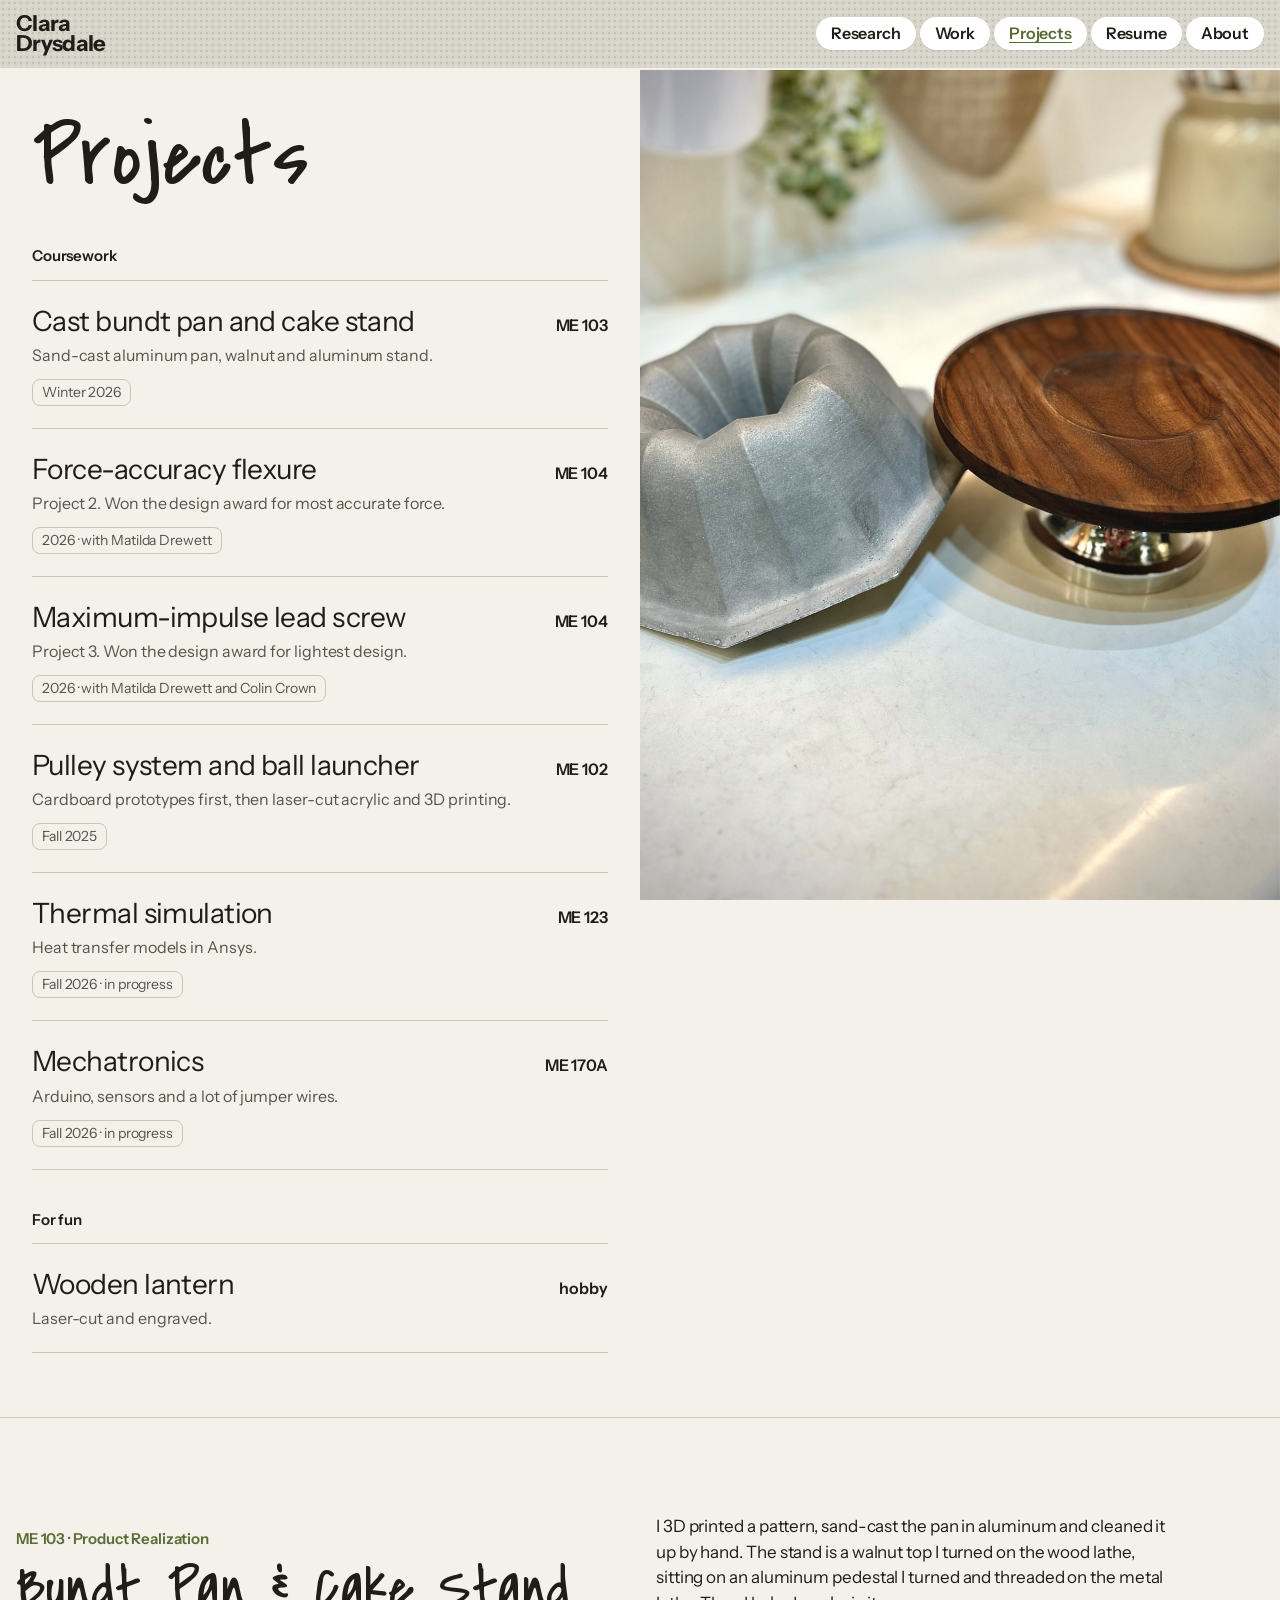
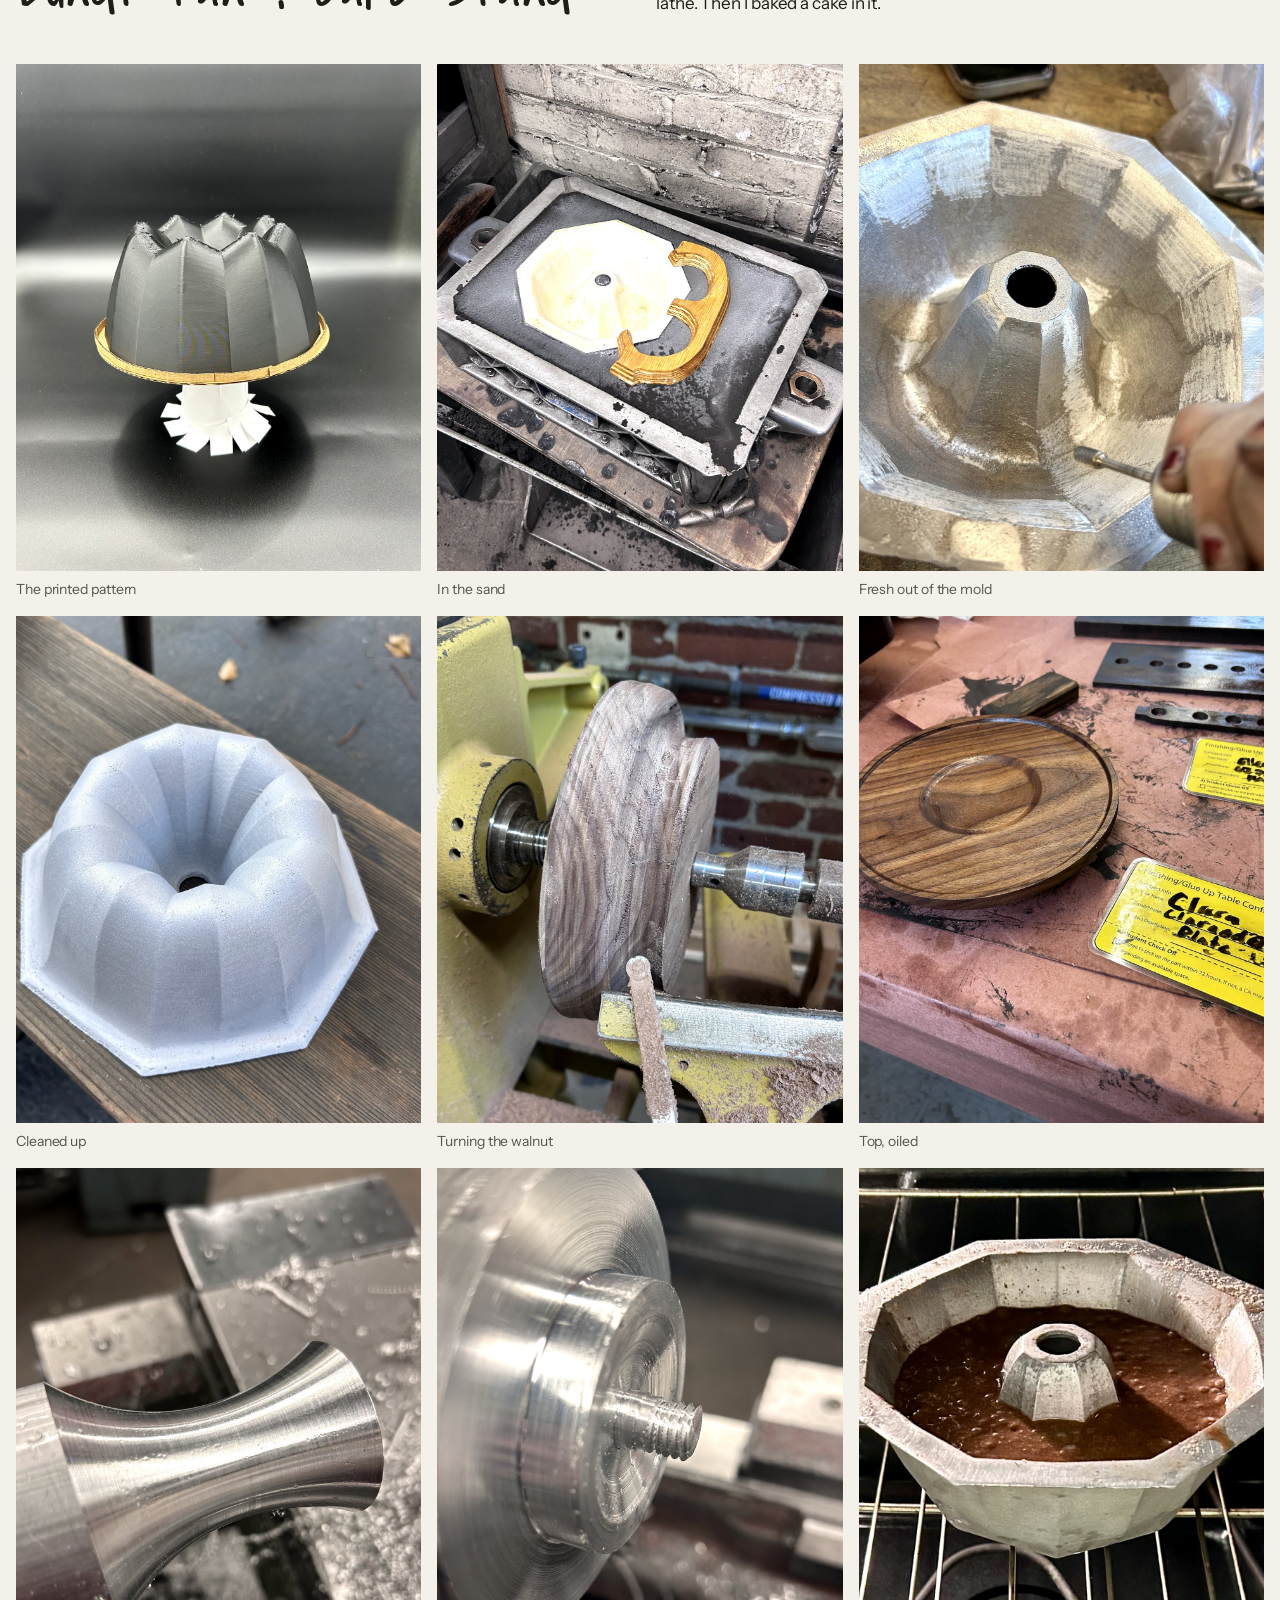
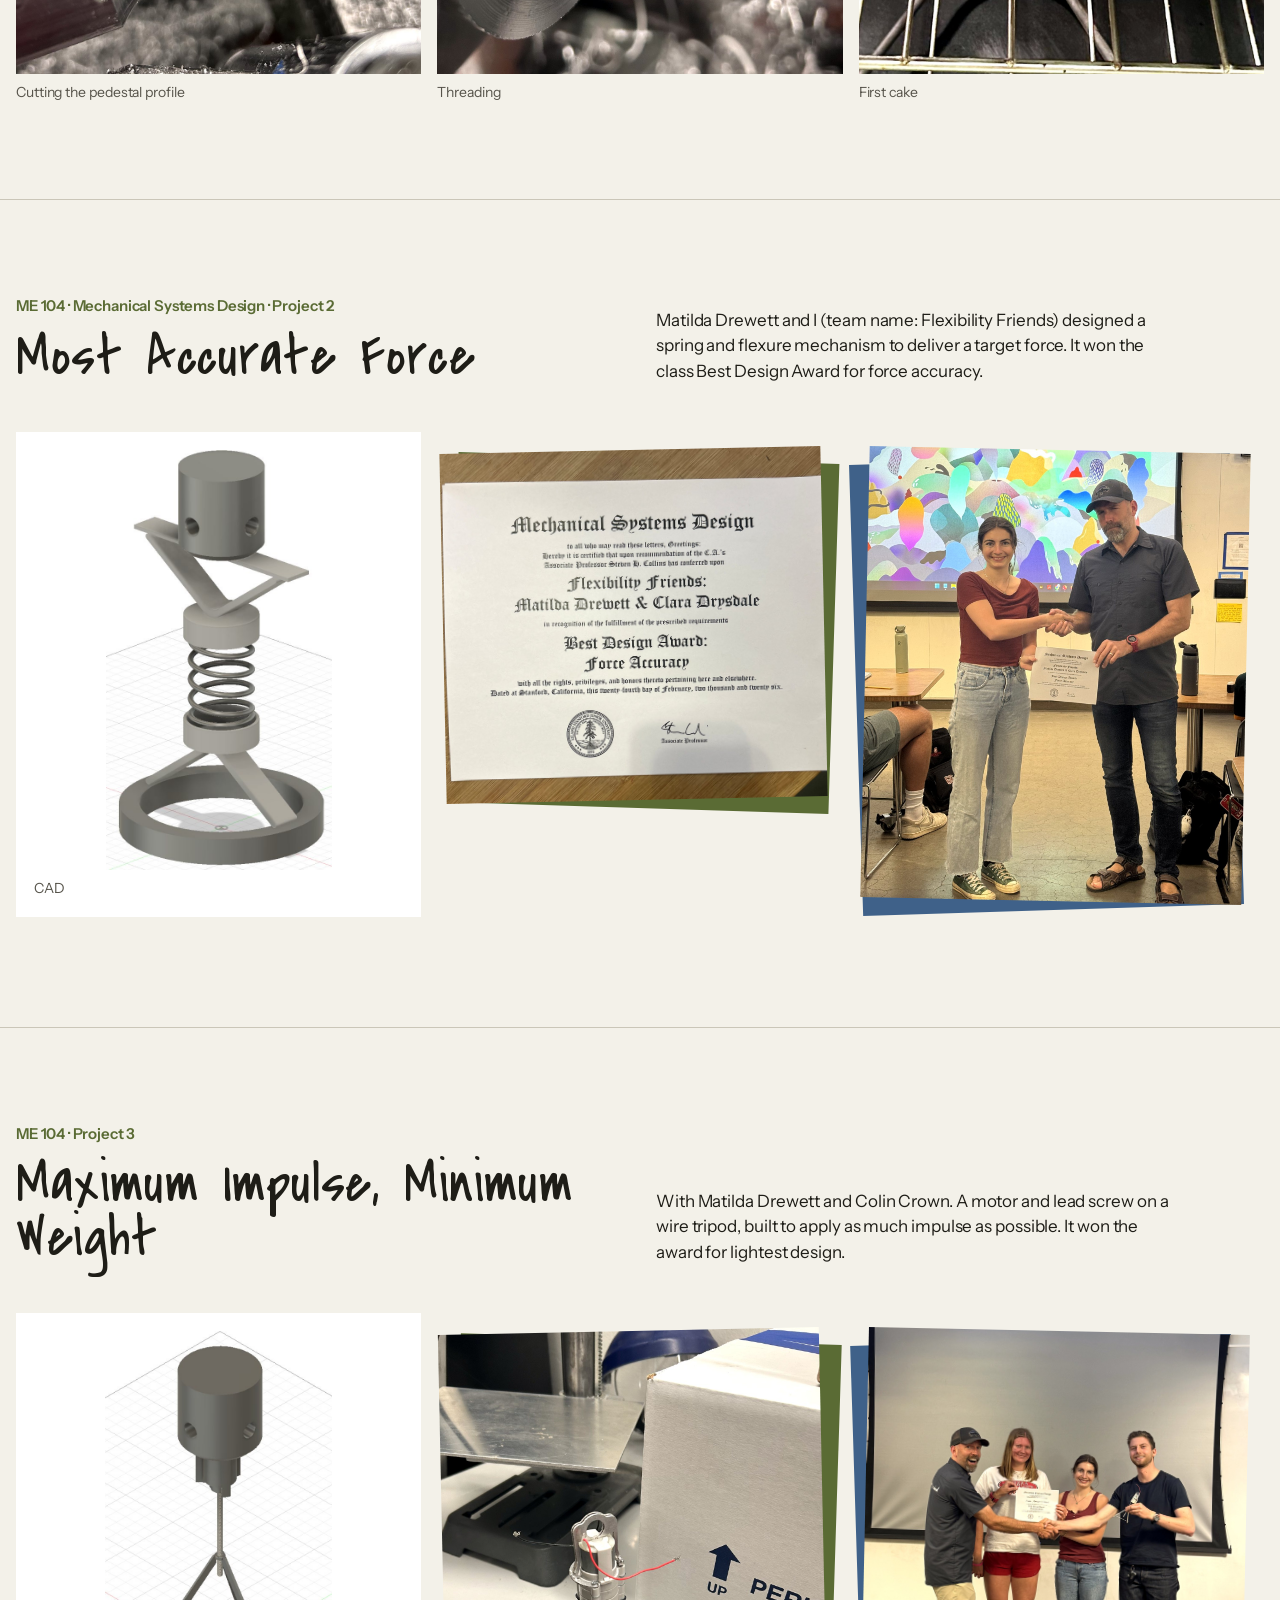
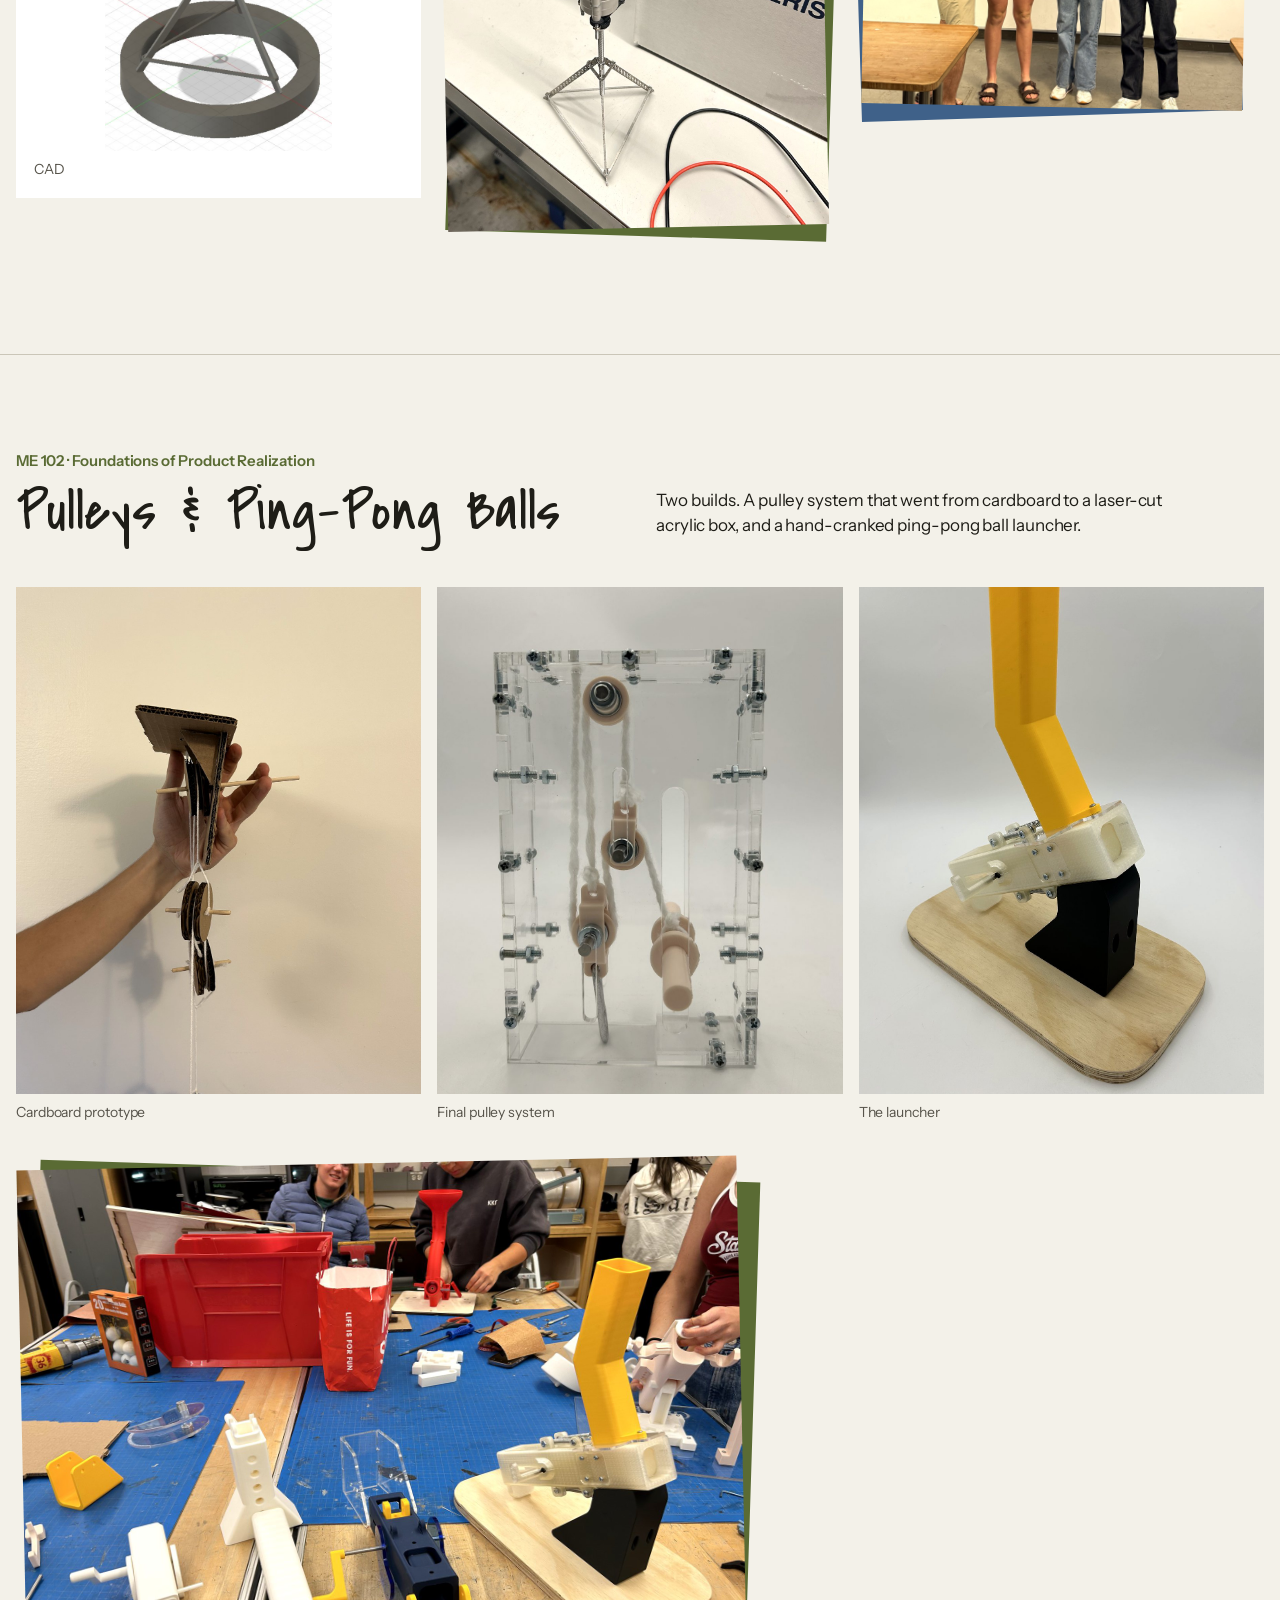
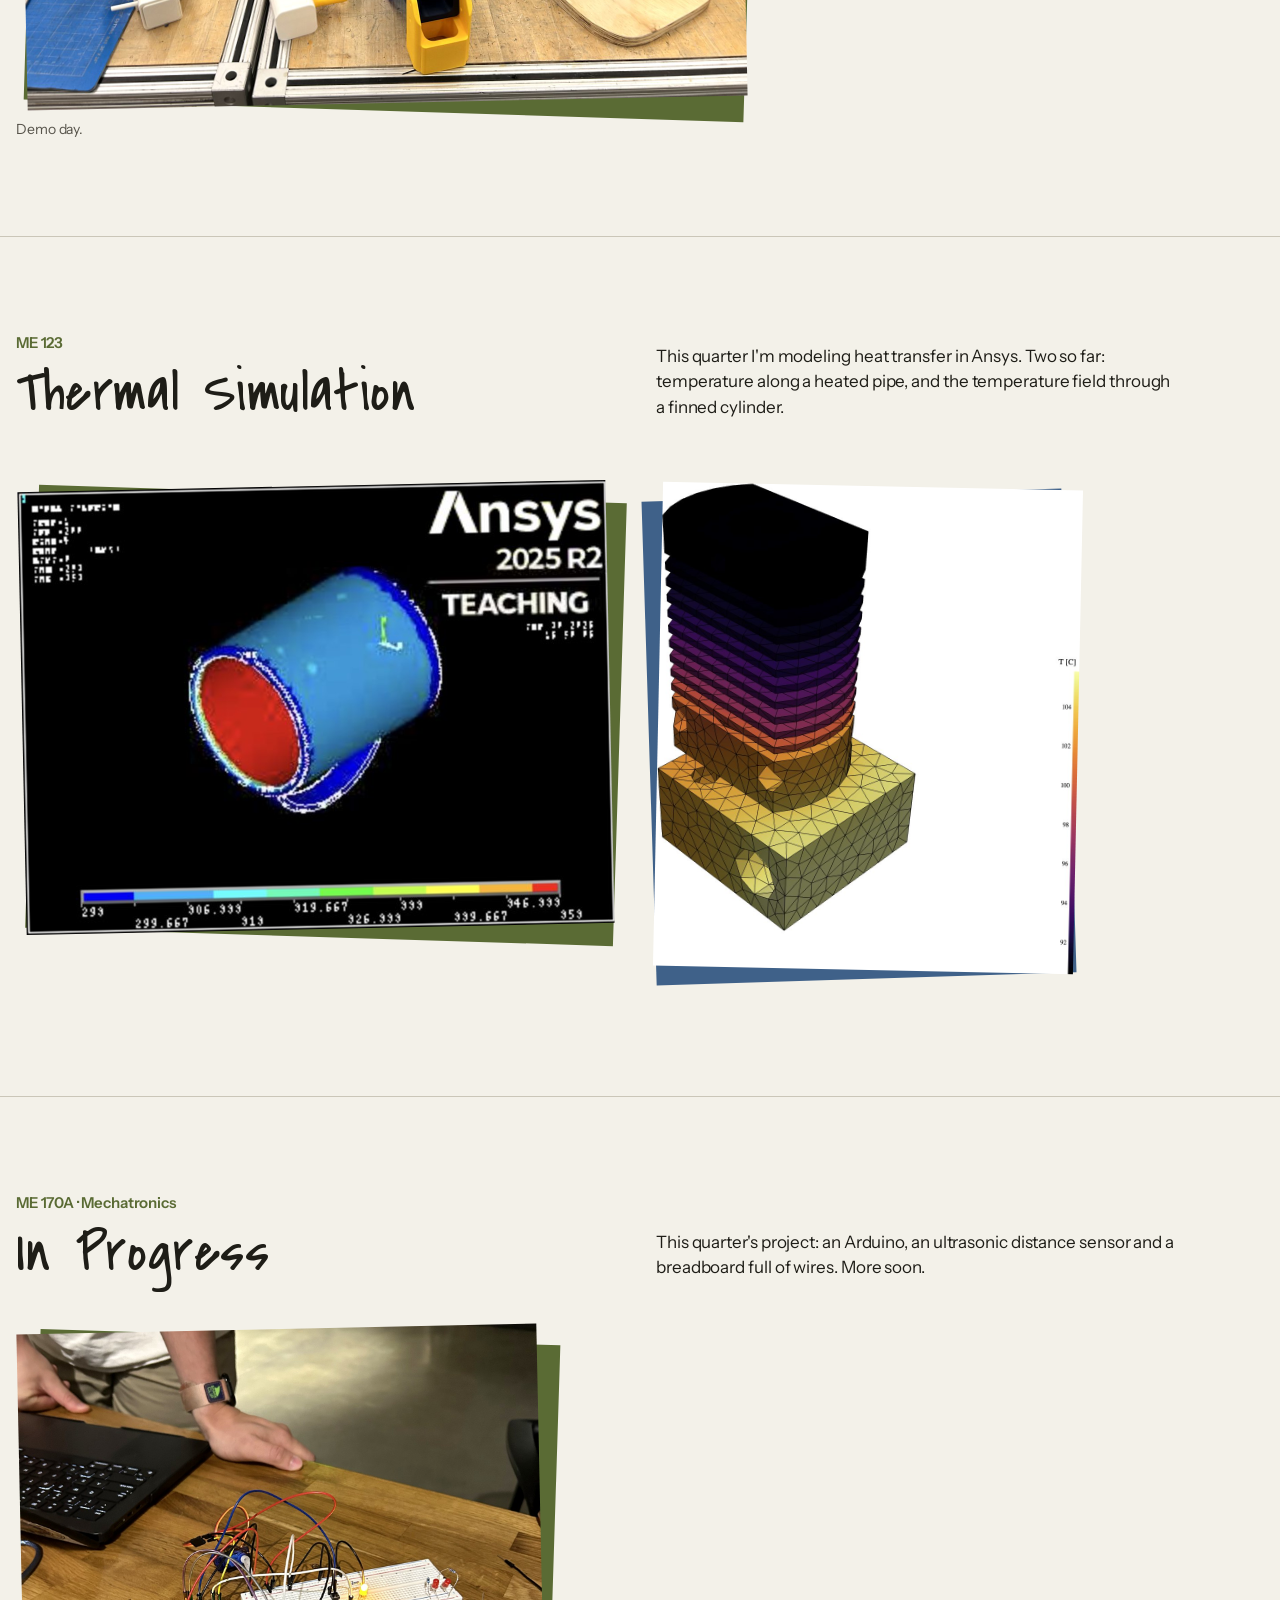
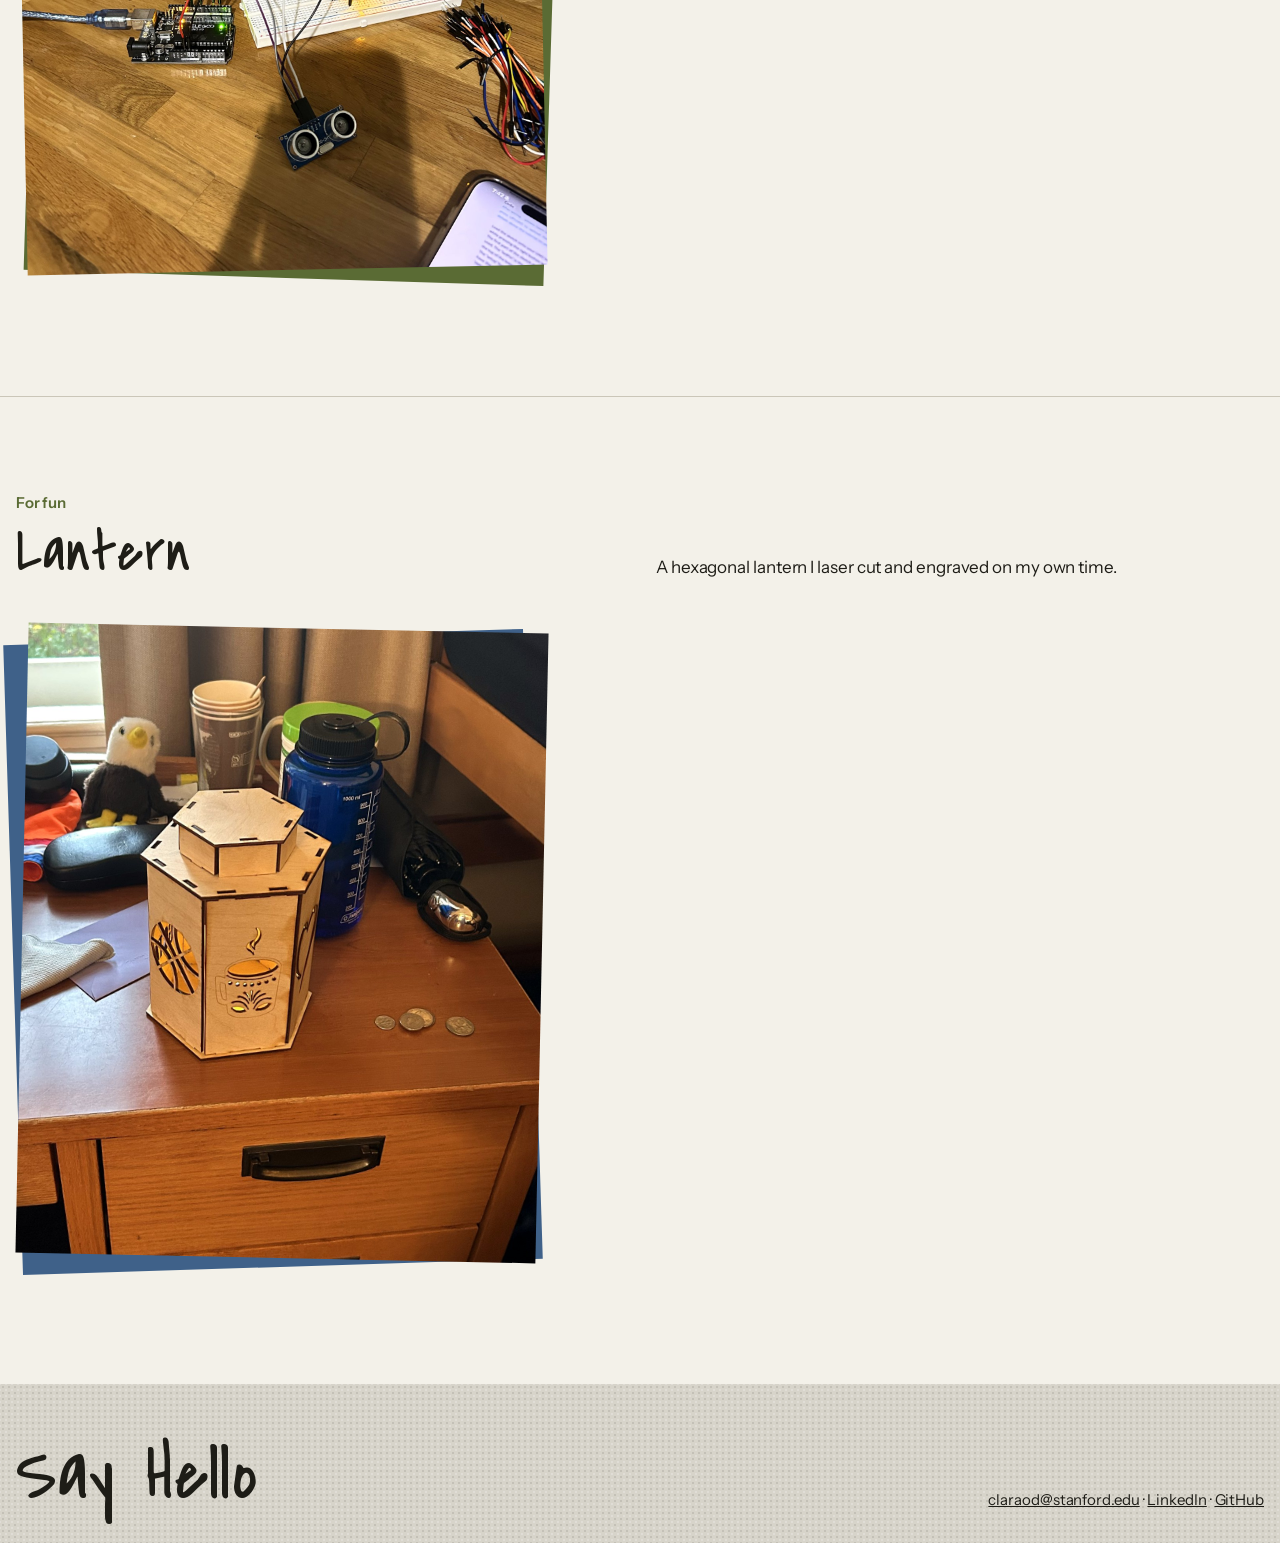
==== projects.html @ 27d7b3f3 "Portfolio site" ====
<!doctype html>
<html lang="en">
<head>
<meta charset="utf-8">
<meta name="viewport" content="width=device-width, initial-scale=1">
<title>Projects · Clara Drysdale</title>
<meta name="description" content="Things Clara built in Stanford mechanical engineering courses and on her own: a cast bundt pan and cake stand, award-winning ME 104 mechanisms, a pulley system, a ping-pong ball launcher and more.">
<link rel="preconnect" href="https://fonts.googleapis.com">
<link rel="preconnect" href="https://fonts.gstatic.com" crossorigin>
<link href="https://fonts.googleapis.com/css2?family=Covered+By+Your+Grace&family=Instrument+Sans:wght@400;500;600;700&display=swap" rel="stylesheet">
<link rel="stylesheet" href="style.css">
</head>
<body>

<header class="site-head texture">
  <div class="wrap">
    <a class="logo" href="index.html"><span>Clara</span><span>Drysdale</span></a>
    <nav class="nav" aria-label="Main">
      <a href="research.html">Research</a>
      <a href="work.html">Work</a>
      <a href="projects.html" aria-current="page">Projects</a>
      <a href="resume.html">Resume</a>
      <a href="about.html">About</a>
    </nav>
  </div>
</header>

<section class="split">
  <div class="list">
    <h1 class="hand title">Projects</h1>
    <div class="group">
      <p class="label">Coursework</p>
      <a class="entry" href="#me103">
        <div class="row"><h3>Cast bundt pan and cake stand</h3><span class="val">ME 103</span></div>
        <p>Sand-cast aluminum pan, walnut and aluminum stand.</p>
        <span class="chip">Winter 2026</span>
      </a>
      <a class="entry" href="#me104">
        <div class="row"><h3>Force-accuracy flexure</h3><span class="val">ME 104</span></div>
        <p>Project 2. Won the design award for most accurate force.</p>
        <span class="chip">2026 · with Matilda Drewett</span>
      </a>
      <a class="entry" href="#me104-p3">
        <div class="row"><h3>Maximum-impulse lead screw</h3><span class="val">ME 104</span></div>
        <p>Project 3. Won the design award for lightest design.</p>
        <span class="chip">2026 · with Matilda Drewett and Colin Crown</span>
      </a>
      <a class="entry" href="#me102">
        <div class="row"><h3>Pulley system and ball launcher</h3><span class="val">ME 102</span></div>
        <p>Cardboard prototypes first, then laser-cut acrylic and 3D printing.</p>
        <span class="chip">Fall 2025</span>
      </a>
      <a class="entry" href="#me123">
        <div class="row"><h3>Thermal simulation</h3><span class="val">ME 123</span></div>
        <p>Heat transfer models in Ansys.</p>
        <span class="chip">Fall 2026 · in progress</span>
      </a>
      <a class="entry" href="#me170">
        <div class="row"><h3>Mechatronics</h3><span class="val">ME 170A</span></div>
        <p>Arduino, sensors and a lot of jumper wires.</p>
        <span class="chip">Fall 2026 · in progress</span>
      </a>
    </div>
    <div class="group">
      <p class="label">For fun</p>
      <a class="entry" href="#lantern">
        <div class="row"><h3>Wooden lantern</h3><span class="val">hobby</span></div>
        <p>Laser-cut and engraved.</p>
      </a>
    </div>
  </div>
  <div class="photo"><img src="img/stand-pan.jpg" width="1538" height="1600" alt="The finished cast aluminum bundt pan next to the walnut cake stand."></div>
</section>

<section class="detail" id="me103">
  <div class="wrap">
    <div class="head">
      <div>
        <p class="label">ME 103 · Product Realization</p>
        <h2 class="hand subtitle">Bundt Pan &amp; Cake Stand</h2>
      </div>
      <p>I 3D printed a pattern, sand-cast the pan in aluminum and cleaned it up by hand. The stand is a walnut top I turned on the wood lathe, sitting on an aluminum pedestal I turned and threaded on the metal lathe. Then I baked a cake in it.</p>
    </div>
    <div class="trio">
      <figure class="crop"><img src="img/pattern.jpg" loading="lazy" width="1333" height="1600" alt="3D-printed grey bundt pan pattern with a thin wooden ring around its rim."><figcaption class="cap">The printed pattern</figcaption></figure>
      <figure class="crop"><img src="img/mold.jpg" loading="lazy" width="1600" height="1511" alt="Open sand mold with the pattern and gating still in it."><figcaption class="cap">In the sand</figcaption></figure>
      <figure class="crop"><img src="img/pan-raw.jpg" loading="lazy" width="1500" height="1600" alt="Rough aluminum casting of the bundt pan, seen from above."><figcaption class="cap">Fresh out of the mold</figcaption></figure>
      <figure class="crop"><img src="img/pan-clean.jpg" loading="lazy" width="1460" height="1600" alt="The finished fluted aluminum bundt pan on a wooden bench outside."><figcaption class="cap">Cleaned up</figcaption></figure>
      <figure class="crop"><img src="img/walnut-turn.jpg" loading="lazy" width="1558" height="1600" alt="Walnut blank spinning on the wood lathe."><figcaption class="cap">Turning the walnut</figcaption></figure>
      <figure class="crop"><img src="img/walnut-plate.jpg" loading="lazy" width="1500" height="1600" alt="Oiled walnut top on a workbench."><figcaption class="cap">Top, oiled</figcaption></figure>
      <figure class="crop"><img src="img/stem-profile.jpg" loading="lazy" width="1500" height="1600" alt="Aluminum bar in the metal lathe with a smooth concave profile cut into it."><figcaption class="cap">Cutting the pedestal profile</figcaption></figure>
      <figure class="crop"><img src="img/stem-thread.jpg" loading="lazy" width="1579" height="1600" alt="Threaded stud on the end of the aluminum pedestal in the lathe chuck."><figcaption class="cap">Threading</figcaption></figure>
      <figure class="crop"><img src="img/cake.jpg" loading="lazy" width="1600" height="1407" alt="Cake batter baking in the cast pan in an oven."><figcaption class="cap">First cake</figcaption></figure>
    </div>
  </div>
</section>

<section class="detail" id="me104">
  <div class="wrap">
    <div class="head">
      <div>
        <p class="label">ME 104 · Mechanical Systems Design · Project 2</p>
        <h2 class="hand subtitle">Most Accurate Force</h2>
      </div>
      <p>Matilda Drewett and I (team name: Flexibility Friends) designed a spring and flexure mechanism to deliver a target force. It won the class Best Design Award for force accuracy.</p>
    </div>
    <div class="trio">
      <figure class="cadbox"><img src="img/cad-force.jpg" loading="lazy" width="528" height="982" alt="CAD model of a spring between two flexure arms, on a ring base."><figcaption class="cap">CAD</figcaption></figure>
      <figure class="tilt"><img src="img/cert-force.jpg" loading="lazy" width="1600" height="1467" alt="Certificate: Mechanical Systems Design, Flexibility Friends, Matilda Drewett and Clara Drysdale, Best Design Award, Force Accuracy."></figure>
      <figure class="tilt r"><img src="img/award-force.jpg" loading="lazy" width="1354" height="1600" alt="Clara shaking hands with the professor while holding the award certificate."></figure>
    </div>
  </div>
</section>

<section class="detail" id="me104-p3">
  <div class="wrap">
    <div class="head">
      <div>
        <p class="label">ME 104 · Project 3</p>
        <h2 class="hand subtitle">Maximum Impulse, Minimum Weight</h2>
      </div>
      <p>With Matilda Drewett and Colin Crown. A motor and lead screw on a wire tripod, built to apply as much impulse as possible. It won the award for lightest design.</p>
    </div>
    <div class="trio">
      <figure class="cadbox"><img src="img/cad-light.jpg" loading="lazy" width="596" height="1100" alt="CAD model of a motor on a thin lead screw above a wire tripod and ring base."><figcaption class="cap">CAD</figcaption></figure>
      <figure class="tilt"><img src="img/leadscrew.jpg" loading="lazy" width="1228" height="1600" alt="The built motor and lead screw assembly on its wire tripod, on a lab bench."></figure>
      <figure class="tilt r"><img src="img/award-light.jpg" loading="lazy" width="1600" height="1579" alt="Four people holding up the award certificate in a classroom."></figure>
    </div>
  </div>
</section>

<section class="detail" id="me102">
  <div class="wrap">
    <div class="head">
      <div>
        <p class="label">ME 102 · Foundations of Product Realization</p>
        <h2 class="hand subtitle">Pulleys &amp; Ping-Pong Balls</h2>
      </div>
      <p>Two builds. A pulley system that went from cardboard to a laser-cut acrylic box, and a hand-cranked ping-pong ball launcher.</p>
    </div>
    <div class="trio">
      <figure class="crop"><img src="img/pulley-proto.jpg" loading="lazy" width="1174" height="1600" alt="Cardboard pulley prototype held up against a wall."><figcaption class="cap">Cardboard prototype</figcaption></figure>
      <figure class="crop"><img src="img/pulley-box.jpg" loading="lazy" width="1050" height="1600" alt="Clear acrylic box with wooden pulleys and a string inside."><figcaption class="cap">Final pulley system</figcaption></figure>
      <figure class="crop"><img src="img/launcher.jpg" loading="lazy" width="1201" height="1600" alt="Ping-pong ball launcher with a yellow printed chute on a black stand and plywood base."><figcaption class="cap">The launcher</figcaption></figure>
    </div>
    <figure class="tilt" style="max-width:720px; margin-top:40px"><img src="img/launch-day.jpg" loading="lazy" width="1600" height="1200" alt="A table covered in the class's ping-pong ball launchers on demo day."></figure>
    <p class="cap">Demo day.</p>
  </div>
</section>

<section class="detail" id="me123">
  <div class="wrap">
    <div class="head">
      <div>
        <p class="label">ME 123</p>
        <h2 class="hand subtitle">Thermal Simulation</h2>
      </div>
      <p>This quarter I'm modeling heat transfer in Ansys. Two so far: temperature along a heated pipe, and the temperature field through a finned cylinder.</p>
    </div>
    <div class="pair">
      <figure class="tilt"><img src="img/me123-pipe.jpg" loading="lazy" width="752" height="566" alt="Ansys thermal result for a pipe, hot red interior and cooler blue outer wall, with a temperature scale in kelvin."></figure>
      <figure class="tilt r" style="max-width:420px"><img src="img/me123-fins.jpg" loading="lazy" width="950" height="1094" alt="Meshed finned cylinder on a block, colored by temperature from hot at the base to cool at the top fins."></figure>
    </div>
  </div>
</section>

<section class="detail" id="me170">
  <div class="wrap">
    <div class="head">
      <div>
        <p class="label">ME 170A · Mechatronics</p>
        <h2 class="hand subtitle">In Progress</h2>
      </div>
      <p>This quarter's project: an Arduino, an ultrasonic distance sensor and a breadboard full of wires. More soon.</p>
    </div>
    <figure class="tilt" style="max-width:520px"><img src="img/mechatronics.jpg" loading="lazy" width="1538" height="1600" alt="Arduino, breadboard and ultrasonic sensor wired up on a wooden table next to a laptop."></figure>
  </div>
</section>

<section class="detail" id="lantern">
  <div class="wrap">
    <div class="head">
      <div>
        <p class="label">For fun</p>
        <h2 class="hand subtitle">Lantern</h2>
      </div>
      <p>A hexagonal lantern I laser cut and engraved on my own time.</p>
    </div>
    <figure class="tilt r" style="max-width:520px"><img src="img/lantern.jpg" loading="lazy" width="1320" height="1600" alt="Laser-cut wooden hexagonal lantern with an engraved design, on a desk."></figure>
  </div>
</section>

<footer class="site-foot texture">
  <div class="wrap">
    <h2 class="hand">Say Hello</h2>
    <p><a href="mailto:claraod@stanford.edu">claraod@stanford.edu</a> · <a href="https://linkedin.com/in/clara-drysdale">LinkedIn</a> · <a href="https://github.com/clara-o-d">GitHub</a></p>
  </div>
</footer>
</body>
</html>
---- style.css ----
:root {
  /* Mundane's warm greys + amber, with the olive and denim that keep showing up in photos */
  --beige: #d7d4ca;
  --cream: #f3f1e9;
  --card: #fbfaf6;
  --ink: #1e1d17;
  --ink-2: #57544b;
  --line: #cac6b8;
  --pill: #ffb81f;
  --green: #5a6b34;
  --blue: #3f6189;
  --hand: "Covered By Your Grace", "Marker Felt", cursive;
  --sans: "Instrument Sans", "Helvetica Neue", Arial, sans-serif;
}

* { box-sizing: border-box; margin: 0; padding: 0; }
html { -webkit-text-size-adjust: 100%; scroll-behavior: smooth; }
body {
  background: var(--cream);
  color: var(--ink);
  font: 400 17px/1.5 var(--sans);
  letter-spacing: -.005em;
}
img, video { display: block; max-width: 100%; height: auto; }
a { color: inherit; }
a:focus-visible { outline: 2px solid var(--ink); outline-offset: 3px; border-radius: 4px; }

/* woven-paper texture, as in the header bands */
.texture {
  background-color: var(--beige);
  background-image:
    radial-gradient(rgba(30, 29, 23, .10) 1px, transparent 1.3px),
    radial-gradient(rgba(255, 255, 255, .22) 1px, transparent 1.3px);
  background-size: 6px 6px, 6px 6px;
  background-position: 0 0, 3px 3px;
}

.wrap { max-width: 1280px; margin: 0 auto; padding: 0 16px; }
.hand { font-family: var(--hand); font-weight: 400; line-height: .92; letter-spacing: .01em; }

/* ---------- header ---------- */
.site-head { position: sticky; top: 0; z-index: 10; }
.site-head .wrap { display: flex; align-items: center; justify-content: space-between; gap: 16px; padding-top: 14px; padding-bottom: 14px; }
.logo { text-decoration: none; font: 700 22px/.9 var(--sans); letter-spacing: -.03em; }
.logo span { display: block; }
.logo small { font: 400 20px/1 var(--hand); margin-right: 2px; }
.nav { display: flex; flex-wrap: wrap; gap: 4px; justify-content: flex-end; }
.nav a {
  background: #fff; border-radius: 999px; padding: 7px 15px;
  text-decoration: none; font: 600 16px/1.2 var(--sans); letter-spacing: -.01em;
  box-shadow: 0 1px 0 rgba(58, 49, 34, .08);
}
.nav a[aria-current="page"] { text-decoration: underline; text-underline-offset: 3px; }
.nav a:hover { background: var(--pill); }
.nav a[aria-current="page"] { color: var(--green); }

/* ---------- type ---------- */
.label { font: 600 15px/1.3 var(--sans); letter-spacing: -.01em; }
.display { font-size: clamp(58px, 10vw, 132px); }
.title { font-size: clamp(48px, 7vw, 96px); }
.subtitle { font-size: clamp(36px, 4.6vw, 60px); }
.big { font: 400 clamp(22px, 2.6vw, 34px)/1.16 var(--sans); letter-spacing: -.02em; }
.small { font-size: 15px; color: var(--ink-2); }
p + p { margin-top: .8em; }
strong { font-weight: 650; }

.btn {
  display: inline-block; background: var(--ink); color: var(--cream); text-decoration: none;
  border-radius: 999px; padding: 14px 32px; font: 600 17px/1 var(--sans);
}
.btn:hover { background: #0b0b09; }
.tag { display: inline-block; background: var(--pill); border-radius: 999px; padding: 4px 14px; font: 500 15px/1.3 var(--sans); text-decoration: none; }
a.tag:hover { background: #ffc94d; }
.chip { display: inline-flex; gap: 6px; align-items: center; border: 1px solid var(--line); border-radius: 8px; padding: 2px 9px; font-size: 14px; color: var(--ink-2); }

/* ---------- hero ---------- */
.hero .wrap { display: grid; grid-template-columns: 1.35fr 1fr; gap: 32px; align-items: center; padding-top: 48px; padding-bottom: 36px; }
.hero .side { max-width: 380px; }
.hero .side p { margin-bottom: 26px; }
.hero .cover { grid-template-columns: 1.1fr 1fr; align-items: end; padding-bottom: 0; }
.hero .cover .side { margin-top: 36px; padding-bottom: 56px; }
.cover-photo { width: 100%; aspect-ratio: 4 / 5; object-fit: cover; object-position: 50% 30%; }
.hero-photo img { width: 100%; height: clamp(260px, 46vw, 620px); object-fit: cover; }

/* ---------- centered statement sections ---------- */
.center { text-align: center; padding: 96px 16px; }
.center .label { margin: 10px 0 34px; }
.center .hand { margin-bottom: 34px; }
.center p.body { max-width: 560px; margin: 0 auto; }
.center p.big { max-width: 760px; margin: 0 auto; }
.icon { width: 28px; height: 28px; margin: 0 auto; display: block; fill: var(--blue); }

/* staggered photo row */
.scatter { display: grid; grid-template-columns: repeat(4, 1fr); gap: 10px; align-items: end; padding: 0 16px; max-width: 1280px; margin: 0 auto; }
.scatter figure:nth-child(1) { margin-bottom: 90px; }
.scatter figure:nth-child(2) { margin-bottom: 170px; }
.scatter figure:nth-child(3) { margin-bottom: 30px; }
.scatter img { width: 100%; aspect-ratio: 4 / 5; object-fit: cover; }
.scatter figcaption, .cap { font-size: 14px; color: var(--ink-2); margin-top: 8px; text-align: left; }

/* ---------- full-bleed photo with cards ---------- */
.bleed { position: relative; min-height: 680px; color: var(--cream); overflow: hidden; }
.bleed > img { position: absolute; inset: 0; width: 100%; height: 100%; object-fit: cover; filter: brightness(.55) saturate(.9); }
.bleed .wrap { position: relative; padding-top: 72px; padding-bottom: 72px; }
.bleed .hand { max-width: 9em; }
.cards { display: grid; grid-template-columns: repeat(3, 1fr); gap: 20px; margin-top: 140px; }
.cards .card:nth-child(2) { margin-top: -90px; }
.card { background: var(--card); color: var(--ink); padding: 32px 28px 30px; text-align: center; }
.card .icon { margin-bottom: 18px; width: 24px; height: 24px; }
.card h3 { font: 600 20px/1.25 var(--sans); letter-spacing: -.015em; margin-bottom: 18px; }
.card p { font-size: 16px; margin-bottom: 20px; }

/* ---------- menu-style split page ---------- */
.split { display: grid; grid-template-columns: 1fr 1fr; min-height: calc(100vh - 70px); }
.split .list { padding: 48px 32px 64px; }
.split .list .hand { margin-bottom: 48px; }
.split .photo { position: sticky; top: 70px; height: calc(100vh - 70px); }
.split .photo img { width: 100%; height: 100%; object-fit: cover; }
.group { margin-top: 40px; }
.group > .label { padding-bottom: 14px; border-bottom: 1px solid var(--line); }
.entry { display: block; text-decoration: none; padding: 24px 0 22px; border-bottom: 1px solid var(--line); }
.entry .row { display: flex; justify-content: space-between; gap: 16px; align-items: baseline; }
.entry h3 { font: 400 clamp(22px, 2.2vw, 28px)/1.15 var(--sans); letter-spacing: -.02em; }
.entry .val { font-weight: 600; font-size: 16px; white-space: nowrap; }
.entry p { color: var(--ink-2); font-size: 16px; margin-top: 6px; max-width: 34em; }
.entry .chip { margin-top: 12px; }
a.entry:hover h3 { text-decoration: underline; text-underline-offset: 4px; text-decoration-thickness: 1px; }

/* ---------- detail sections ---------- */
.detail { padding: 96px 0; border-top: 1px solid var(--line); scroll-margin-top: 70px; }
.detail .head { display: grid; grid-template-columns: 1fr 1fr; gap: 32px; align-items: end; margin-bottom: 48px; }
.detail .head .label { margin-bottom: 14px; color: var(--green); }
.detail .head p { max-width: 520px; }
.detail .cols { display: grid; grid-template-columns: 1fr 1fr; gap: 56px; align-items: start; }
.detail .text { max-width: 560px; }
.detail .text p { margin-bottom: 0; }
.links { display: flex; flex-wrap: wrap; gap: 8px; margin-top: 24px; }

/* tilted photo on a dark offset block */
.tilt { position: relative; isolation: isolate; margin: 18px 18px 30px 6px; }
.tilt::before { content: ""; position: absolute; inset: 0; background: var(--green); transform: translate(10px, 8px) rotate(1.8deg); z-index: -1; }
.tilt img, .tilt video { transform: rotate(-1.2deg); width: 100%; }
.tilt.r::before { transform: translate(-9px, 9px) rotate(-1.8deg); background: var(--blue); }
.tilt.r img, .tilt.r video { transform: rotate(1.2deg); }
.tilt + .cap { margin-top: -14px; }

.pair { display: grid; grid-template-columns: 1fr 1fr; gap: 24px; align-items: start; }
.trio { display: grid; grid-template-columns: repeat(3, 1fr); gap: 16px; align-items: start; }
.pair img, .trio img { width: 100%; }
.crop img { aspect-ratio: 4 / 5; object-fit: cover; }
.cadbox { background: #fff; padding: 18px; }
.cadbox img { max-height: 420px; margin: 0 auto; width: auto; }

/* stat line, menu style */
.stats { margin: 28px 0 0; border-top: 1px solid var(--line); }
.stats div { display: flex; justify-content: space-between; gap: 16px; padding: 12px 0; border-bottom: 1px solid var(--line); }
.stats dd { font-weight: 600; text-align: right; }

/* map plate */
.plate { background: #fff; padding: 18px 18px 14px; }
.legend { display: flex; flex-wrap: wrap; gap: 8px 16px; align-items: center; margin-top: 10px; font-size: 13px; color: var(--ink-2); }
.ramp { width: min(320px, 100%); }
.ramp i { display: block; height: 9px; border-radius: 9px; background: linear-gradient(90deg, #123a63, #2f6f9a 25%, #8fb3bf 50%, #d9cfb4 75%, #efe6cf); }
.ramp span { display: flex; justify-content: space-between; margin-top: 3px; }

/* simple bars */
.bars { margin-top: 28px; max-width: 520px; }
.bars .row { display: grid; grid-template-columns: 8.5em 1fr 4.6em; gap: 12px; align-items: center; margin: 9px 0; font-size: 15px; }
.bars .bar { height: 14px; border-radius: 14px; background: var(--blue); }
.bars .bar.alt { background: var(--beige); border: 1.5px solid var(--green); }
.bars .n { text-align: right; font-weight: 600; font-variant-numeric: tabular-nums; }

/* ---------- about / contact ---------- */
.contact-head .wrap { display: grid; grid-template-columns: 1fr 1fr; gap: 32px; align-items: center; padding-top: 64px; padding-bottom: 64px; }
.contact-band { position: relative; overflow: hidden; }
.contact-band > img { width: 100%; height: auto; }
.contact-band .wrap { display: flex; justify-content: flex-end; padding-top: 32px; padding-bottom: 32px; }
.contact-card { width: min(520px, 100%); }
.contact-card .tag { margin-bottom: -1px; }
.contact-card .inner { background: #fff; padding: 28px 24px; }
.contact-card dl div { display: grid; grid-template-columns: 7em 1fr; gap: 12px; padding: 12px 0; border-bottom: 1px solid var(--line); }
.contact-card dt { font-size: 14px; color: var(--ink-2); }

.record { display: grid; grid-template-columns: repeat(3, 1fr); gap: 40px; padding: 80px 16px 96px; }
.record h3 { font-size: 34px; margin-bottom: 16px; }
.record li { list-style: none; padding: 11px 0; border-bottom: 1px solid var(--line); display: flex; justify-content: space-between; gap: 12px; }
.record li span { color: var(--ink-2); white-space: nowrap; font-size: 15px; }

/* ---------- footer ---------- */
.site-foot .wrap { display: flex; flex-wrap: wrap; justify-content: space-between; align-items: end; gap: 16px; padding-top: 56px; padding-bottom: 32px; }
.site-foot .hand { font-size: clamp(44px, 6vw, 80px); }
.site-foot p { font-size: 15px; }

/* ---------- small screens ---------- */
@media (max-width: 860px) {
  body { font-size: 16px; }
  .site-head { position: static; }
  .site-head .wrap { flex-direction: column; align-items: flex-start; gap: 10px; }
  .nav { justify-content: flex-start; }
  .nav a { font-size: 15px; padding: 6px 12px; }
  .hero .wrap, .detail .head, .detail .cols, .contact-head .wrap, .split { grid-template-columns: minmax(0, 1fr); }
  .split .photo { position: static; height: 340px; order: -1; }
  .split .list { padding: 32px 16px 48px; }
  .scatter { grid-template-columns: repeat(2, 1fr); }
  .scatter figure { margin-bottom: 0 !important; }
  .scatter figure:nth-child(odd) { margin-bottom: 40px !important; }
  .center { padding: 64px 16px; }
  .cards { grid-template-columns: minmax(0, 1fr); margin-top: 48px; }
  .cards .card:nth-child(2) { margin-top: 0; }
  .detail { padding: 64px 0; }
  .detail .cols { gap: 32px; }
  .pair, .trio { grid-template-columns: minmax(0, 1fr); }
  .record { grid-template-columns: minmax(0, 1fr); padding: 56px 16px 64px; }
}

/* ---------- resume ---------- */
.resume { max-width: 980px; padding-top: 56px; padding-bottom: 96px; }
.resume-head { display: flex; flex-wrap: wrap; justify-content: space-between; align-items: flex-end; gap: 20px; margin-bottom: 40px; }
.resume-head .hand { margin-bottom: 14px; }
.resume .btn { border: 0; cursor: pointer; }
.resume section { margin-top: 40px; }
.resume section > .label { color: var(--green); padding-bottom: 12px; border-bottom: 1px solid var(--ink); }
.r-item { padding: 18px 0; border-bottom: 1px solid var(--line); }
.r-item .row { display: flex; justify-content: space-between; gap: 16px; align-items: baseline; }
.r-item h3 { font: 600 19px/1.25 var(--sans); letter-spacing: -.015em; }
.r-item .val { font-size: 15px; color: var(--ink-2); white-space: nowrap; }
.r-item .role { font-style: italic; color: var(--ink-2); margin-top: 2px; }
.r-item p { font-size: 16px; }
.r-item ul { margin: 8px 0 0 1.1em; font-size: 16px; }
.r-item li { margin-top: 4px; }
.resume .stats { margin-top: 0; }
.resume .stats dd { font-weight: 400; }
.skills div { display: grid; grid-template-columns: 13em 1fr; gap: 16px; }
.skills dt { font-weight: 600; }
.skills dd { text-align: left !important; }
.print-name { display: none; }

@media (max-width: 860px) {
  .resume { padding-top: 32px; }
  .r-item .row { flex-direction: column; gap: 2px; }
  .skills div { grid-template-columns: minmax(0, 1fr); gap: 2px; }
}

@media print {
  @page { size: letter; margin: .3in .45in; }
  body { background: #fff; font-size: 8.5pt; line-height: 1.17; }
  .site-head, .site-foot, .resume .btn { display: none; }
  .resume { padding: 0; max-width: none; }
  .resume-head { margin-bottom: 2px; display: block; }
  .resume-head .hand { font-size: 26pt; margin-bottom: 0; }
  .resume-head .small { font-size: 8.5pt; }
  .resume section { margin-top: 7px; }
  .resume section > .label { font-size: 9pt; padding-bottom: 2px; }
  .r-item { padding: 3px 0; break-inside: avoid; border-bottom: 0; }
  .r-item p, .r-item ul, .r-item .val, .r-item .role { font-size: 8pt; }
  .r-item ul { margin-top: 1px; }
  .r-item li { margin-top: 0; }
  .r-item h3 { font-size: 9.5pt; }
  .resume .stats div { padding: 0; font-size: 8pt; border-bottom: 0; }
  .resume .stats.honors { display: grid; grid-template-columns: 1fr 1fr; column-gap: 28px; }
  .resume section { margin-top: 5px; }
  .skills div { grid-template-columns: 11em 1fr; gap: 8px; }
  a { text-decoration: none; }
  .resume-head .title { display: none; }
  .print-name { display: block; font-size: 22pt; margin-bottom: 0; }
  .r-item .row { flex-direction: row; gap: 16px; }
  .skills div { grid-template-columns: 11em 1fr; gap: 8px; }
}
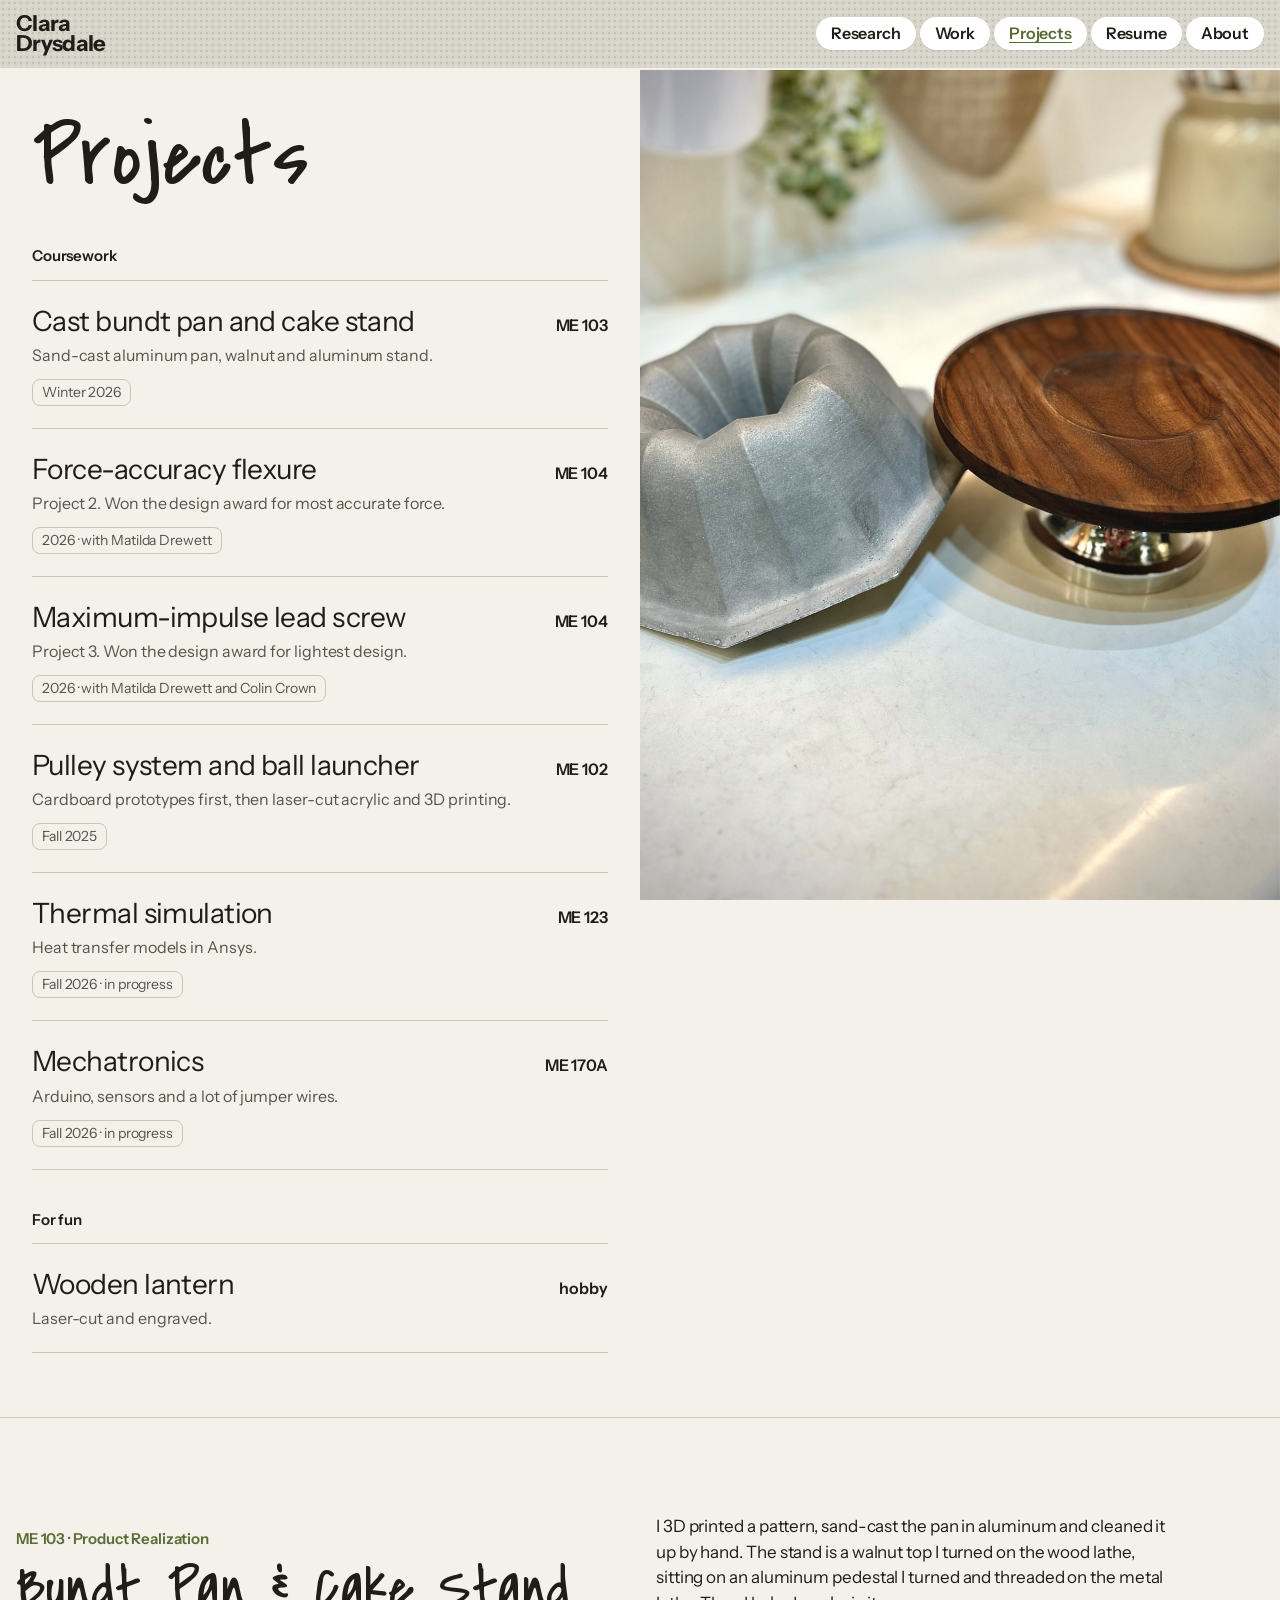
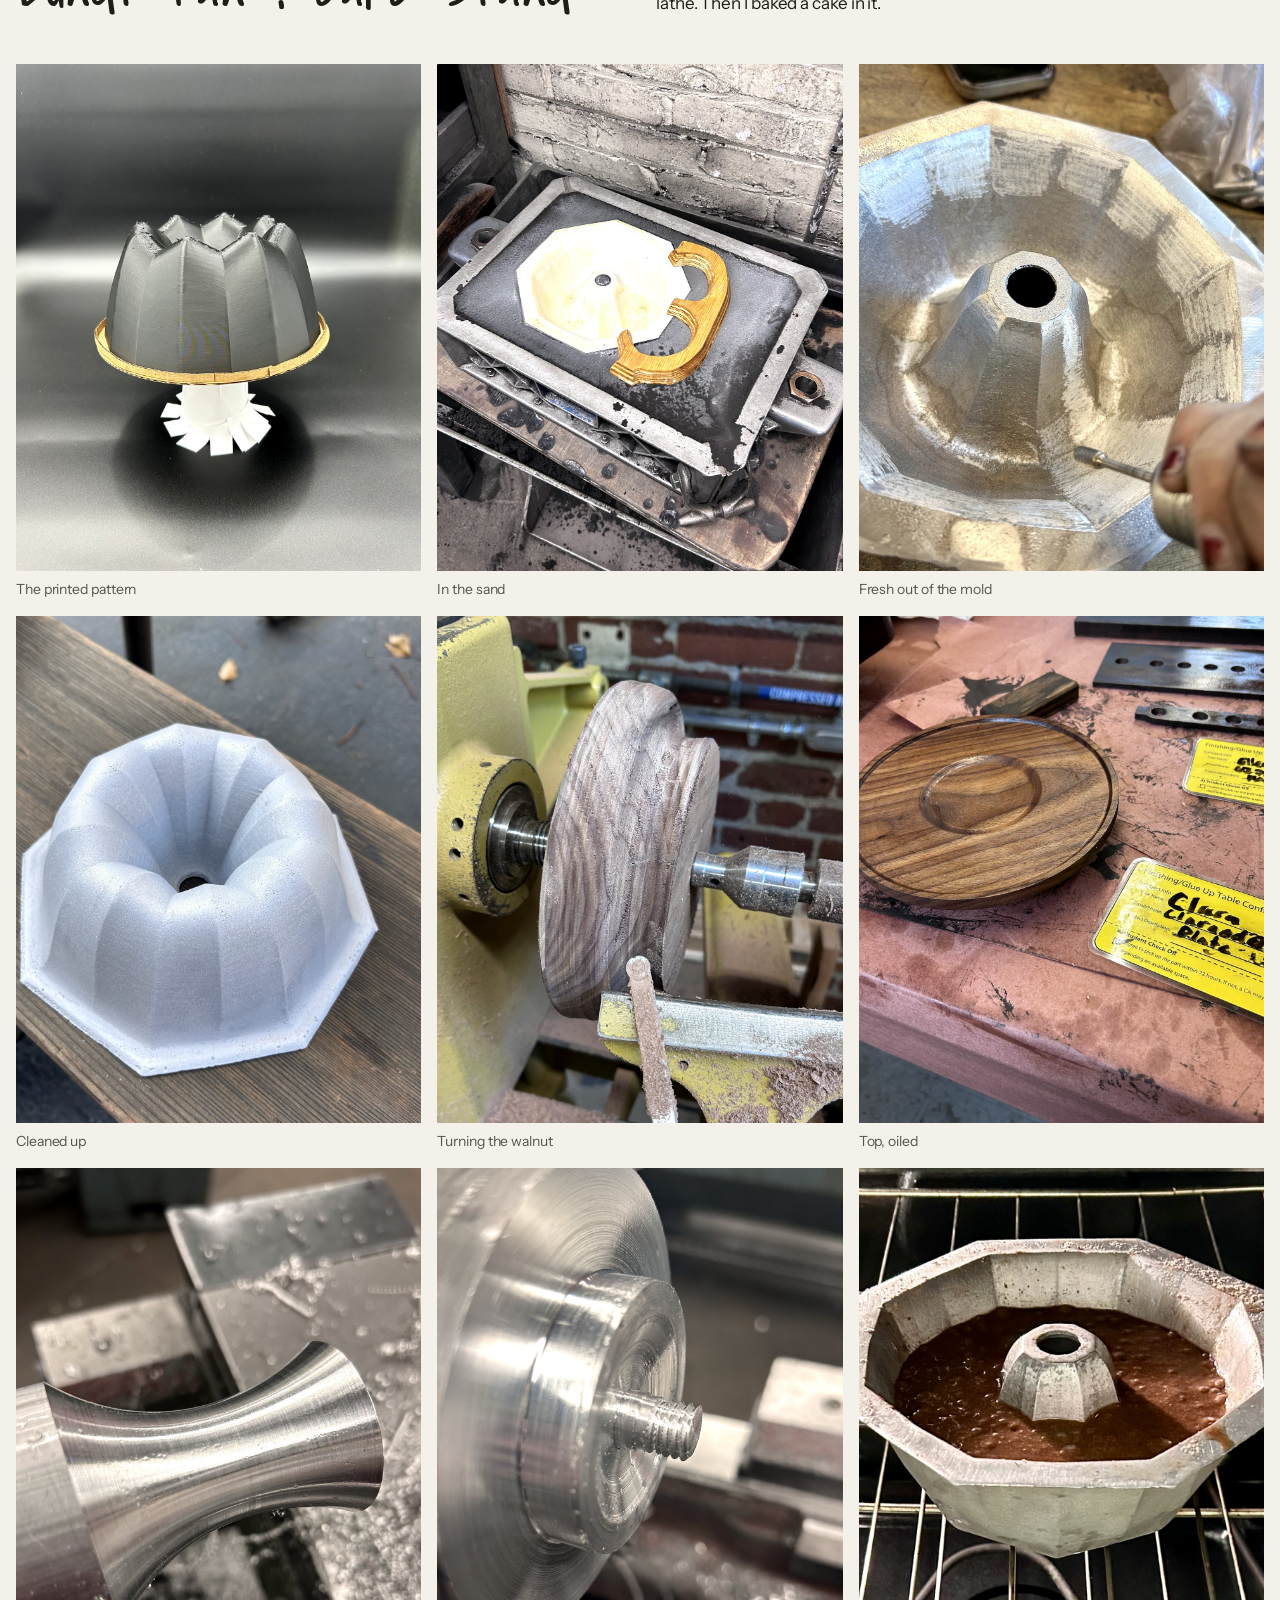
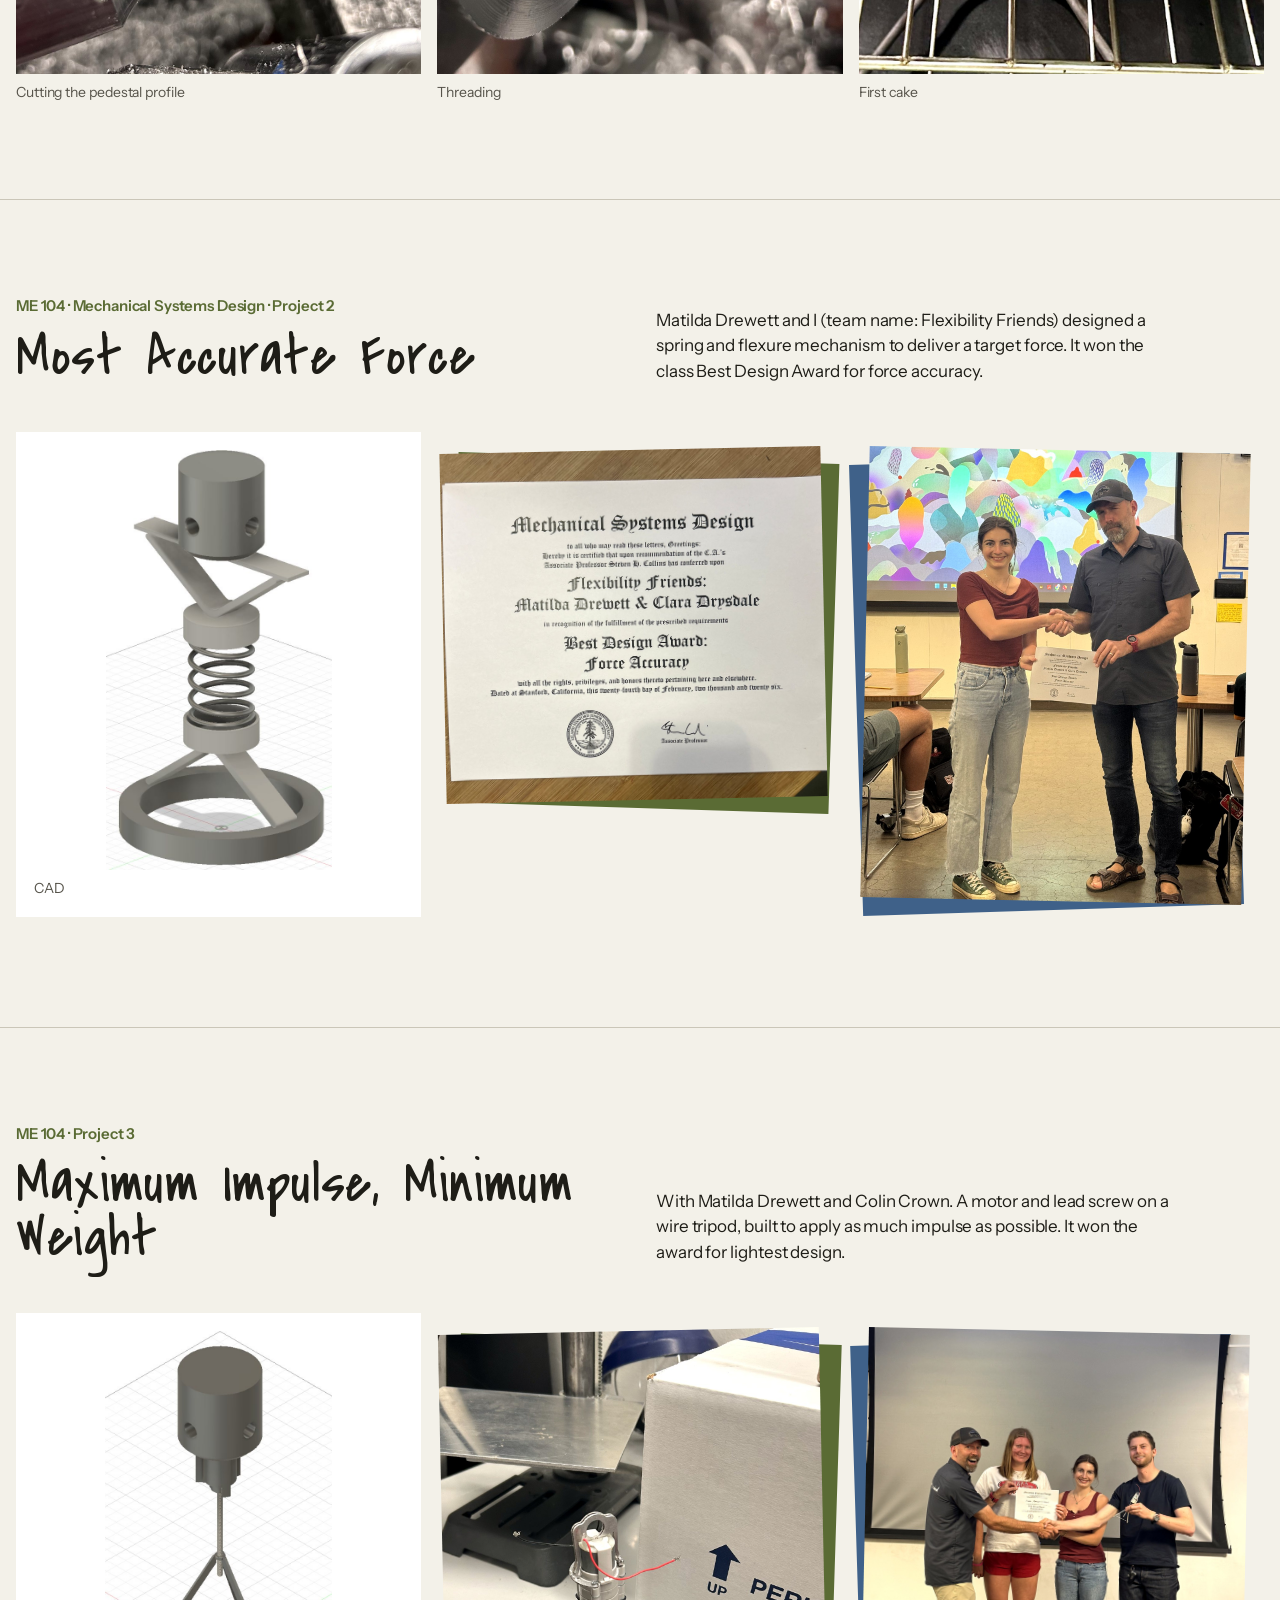
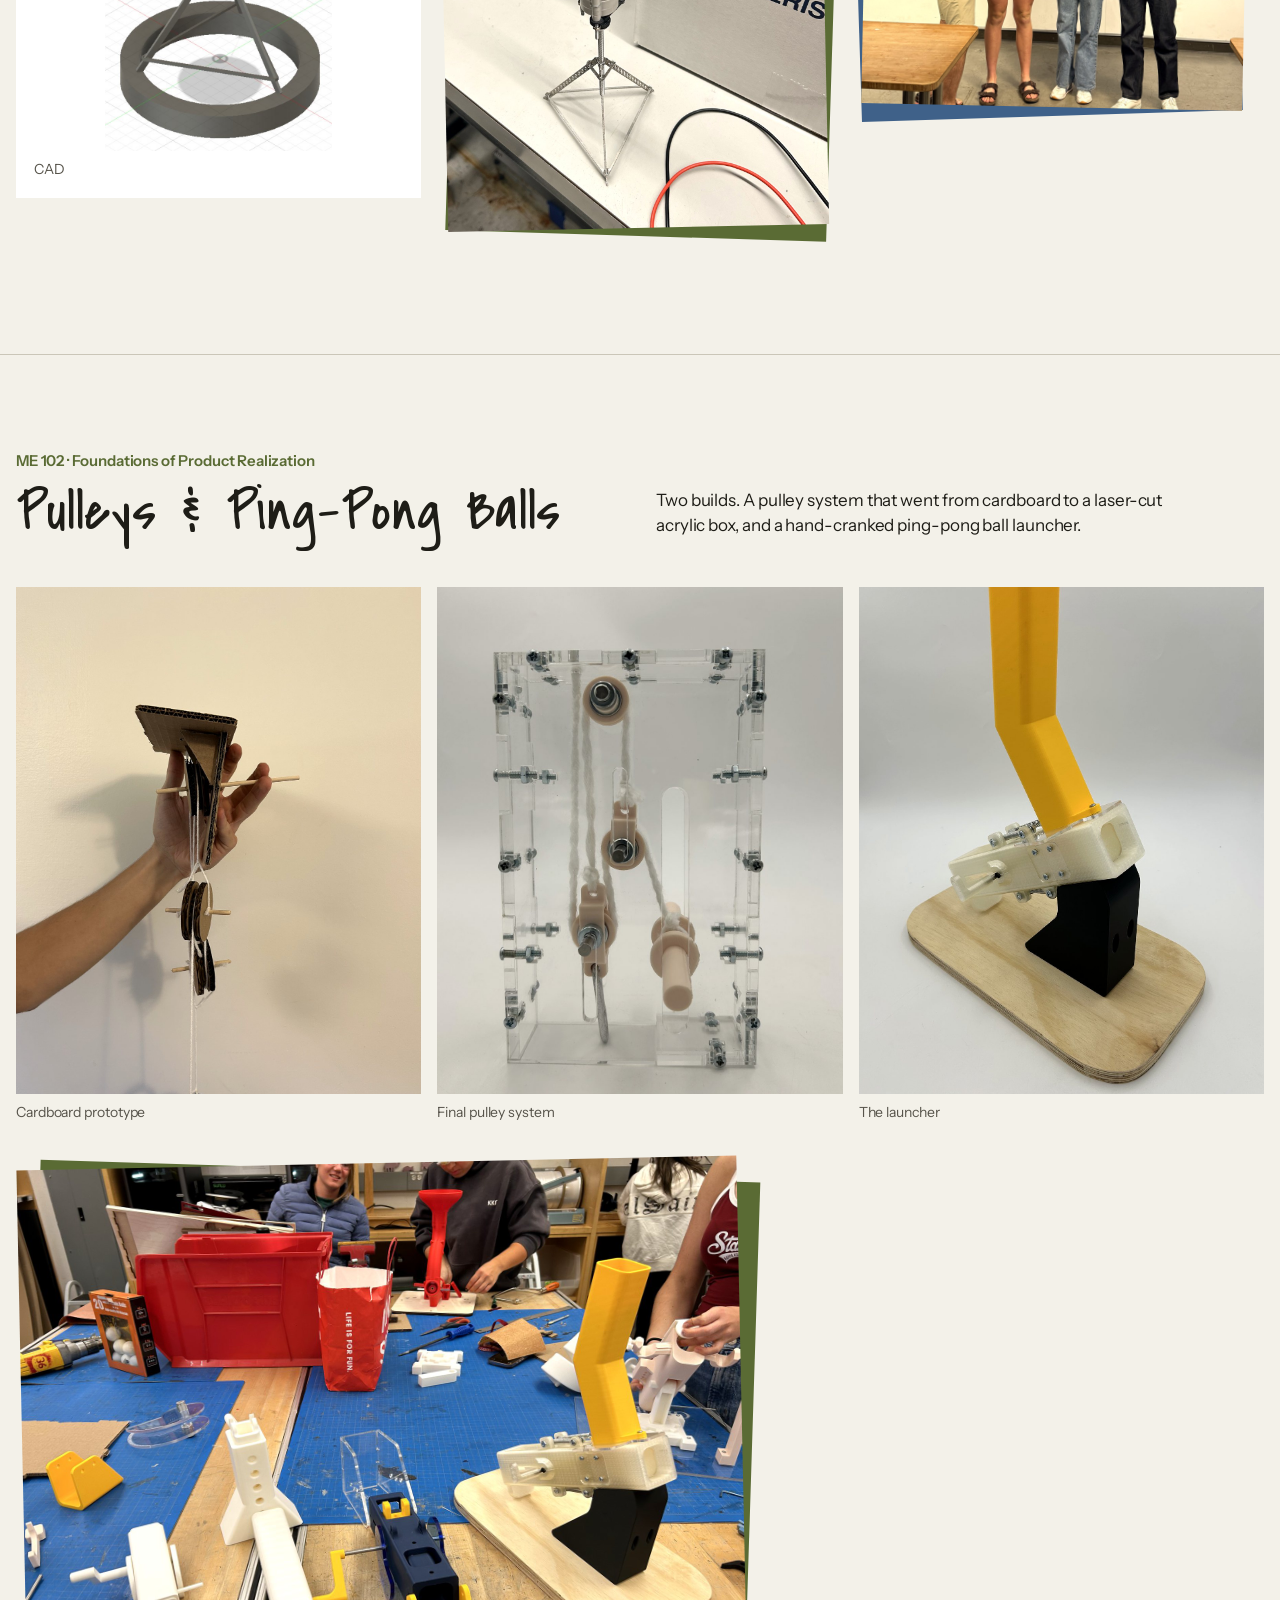
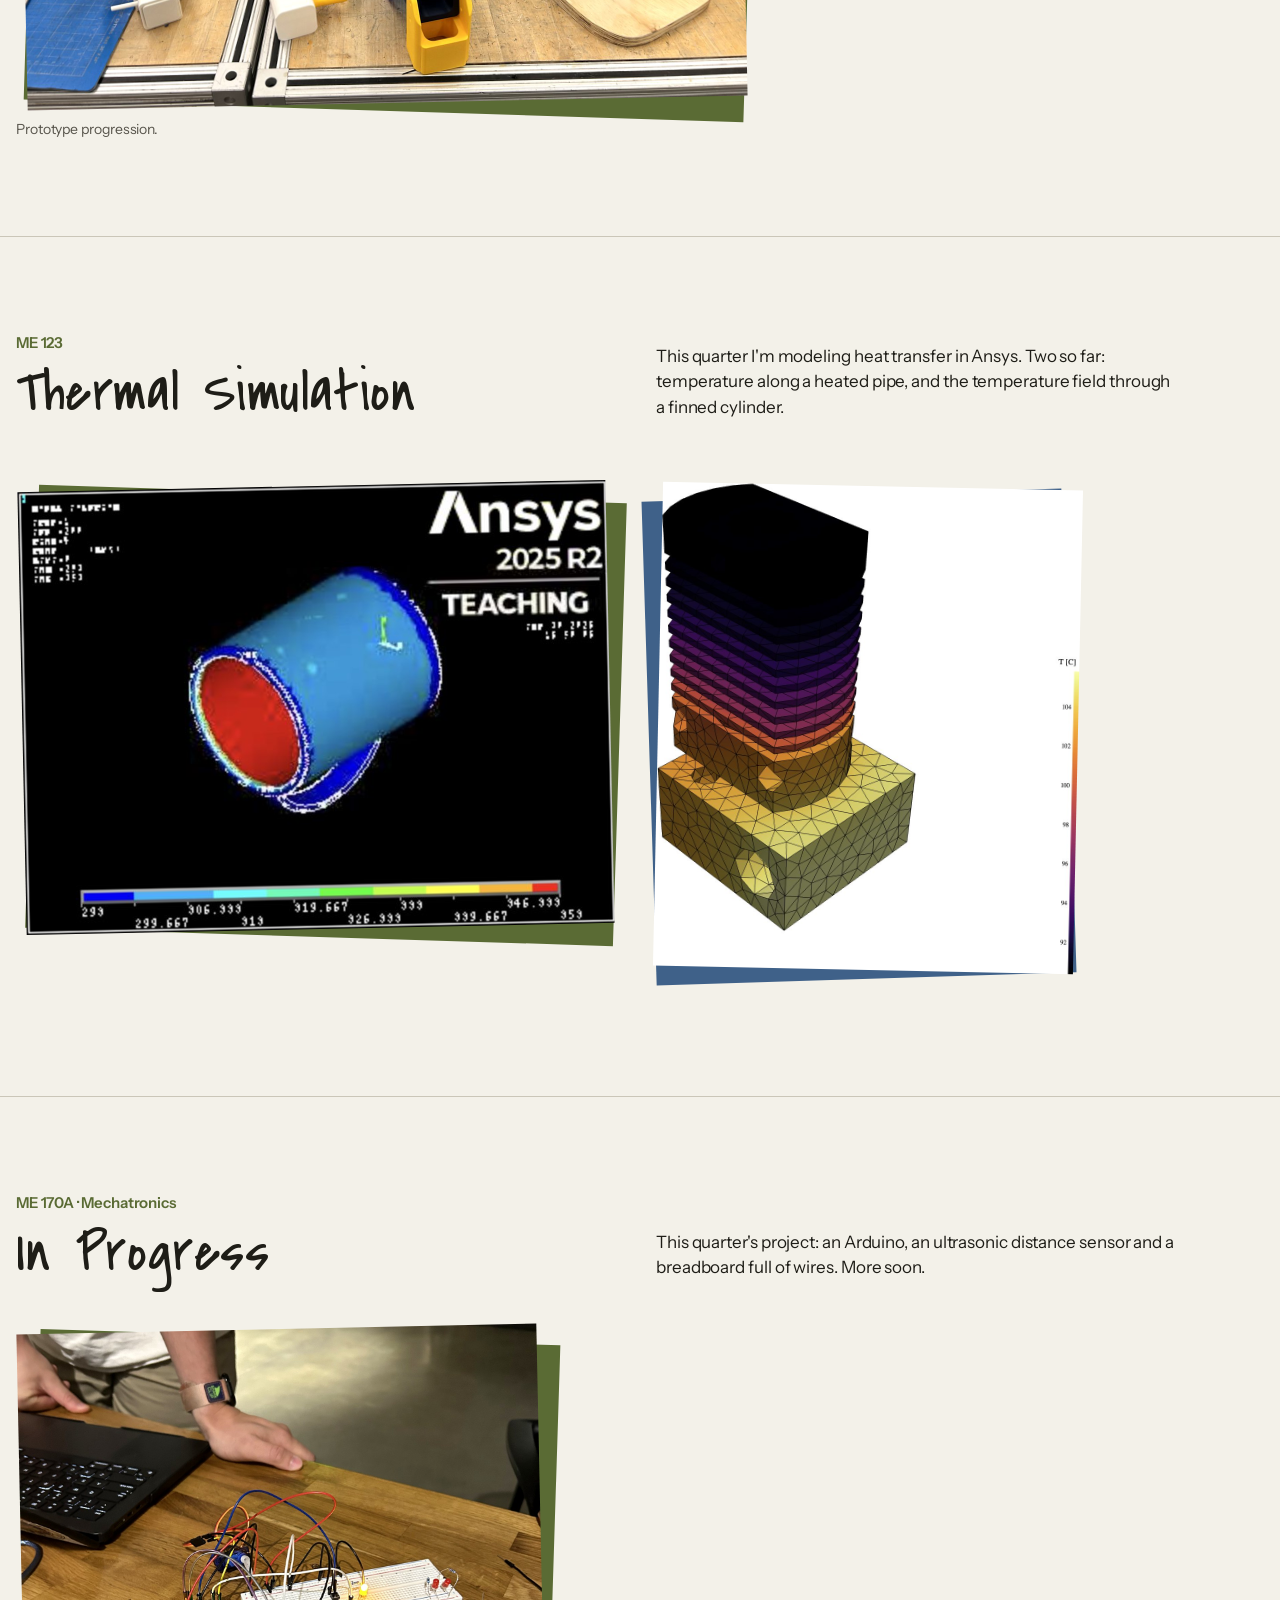
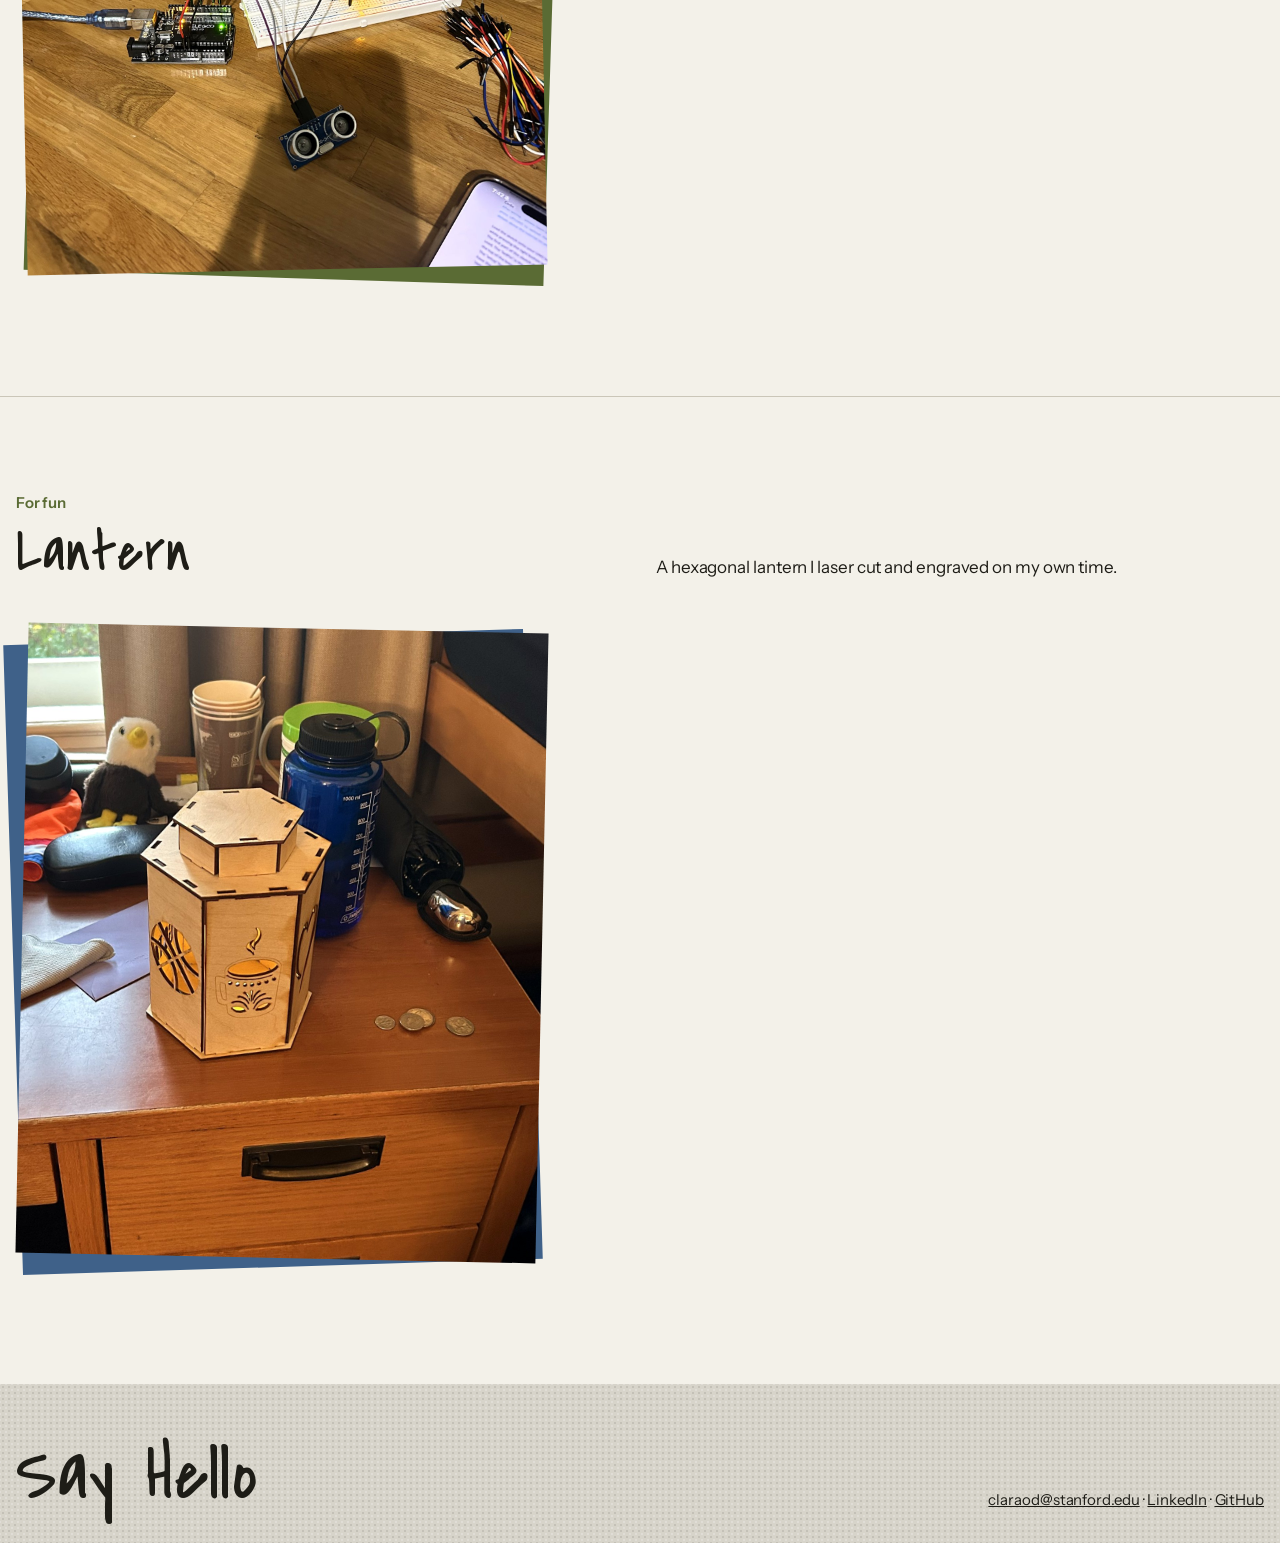
==== commit 15d0cfdb: "Update ME 102 caption" ====
--- a/projects.html
+++ b/projects.html
@@ -143,8 +143,8 @@
       <figure class="crop"><img src="img/pulley-box.jpg" loading="lazy" width="1050" height="1600" alt="Clear acrylic box with wooden pulleys and a string inside."><figcaption class="cap">Final pulley system</figcaption></figure>
       <figure class="crop"><img src="img/launcher.jpg" loading="lazy" width="1201" height="1600" alt="Ping-pong ball launcher with a yellow printed chute on a black stand and plywood base."><figcaption class="cap">The launcher</figcaption></figure>
     </div>
-    <figure class="tilt" style="max-width:720px; margin-top:40px"><img src="img/launch-day.jpg" loading="lazy" width="1600" height="1200" alt="A table covered in the class's ping-pong ball launchers on demo day."></figure>
-    <p class="cap">Demo day.</p>
+    <figure class="tilt" style="max-width:720px; margin-top:40px"><img src="img/launch-day.jpg" loading="lazy" width="1600" height="1200" alt="A table of ping-pong ball launcher prototypes, from early printed parts to the finished launcher."></figure>
+    <p class="cap">Prototype progression.</p>
   </div>
 </section>
 
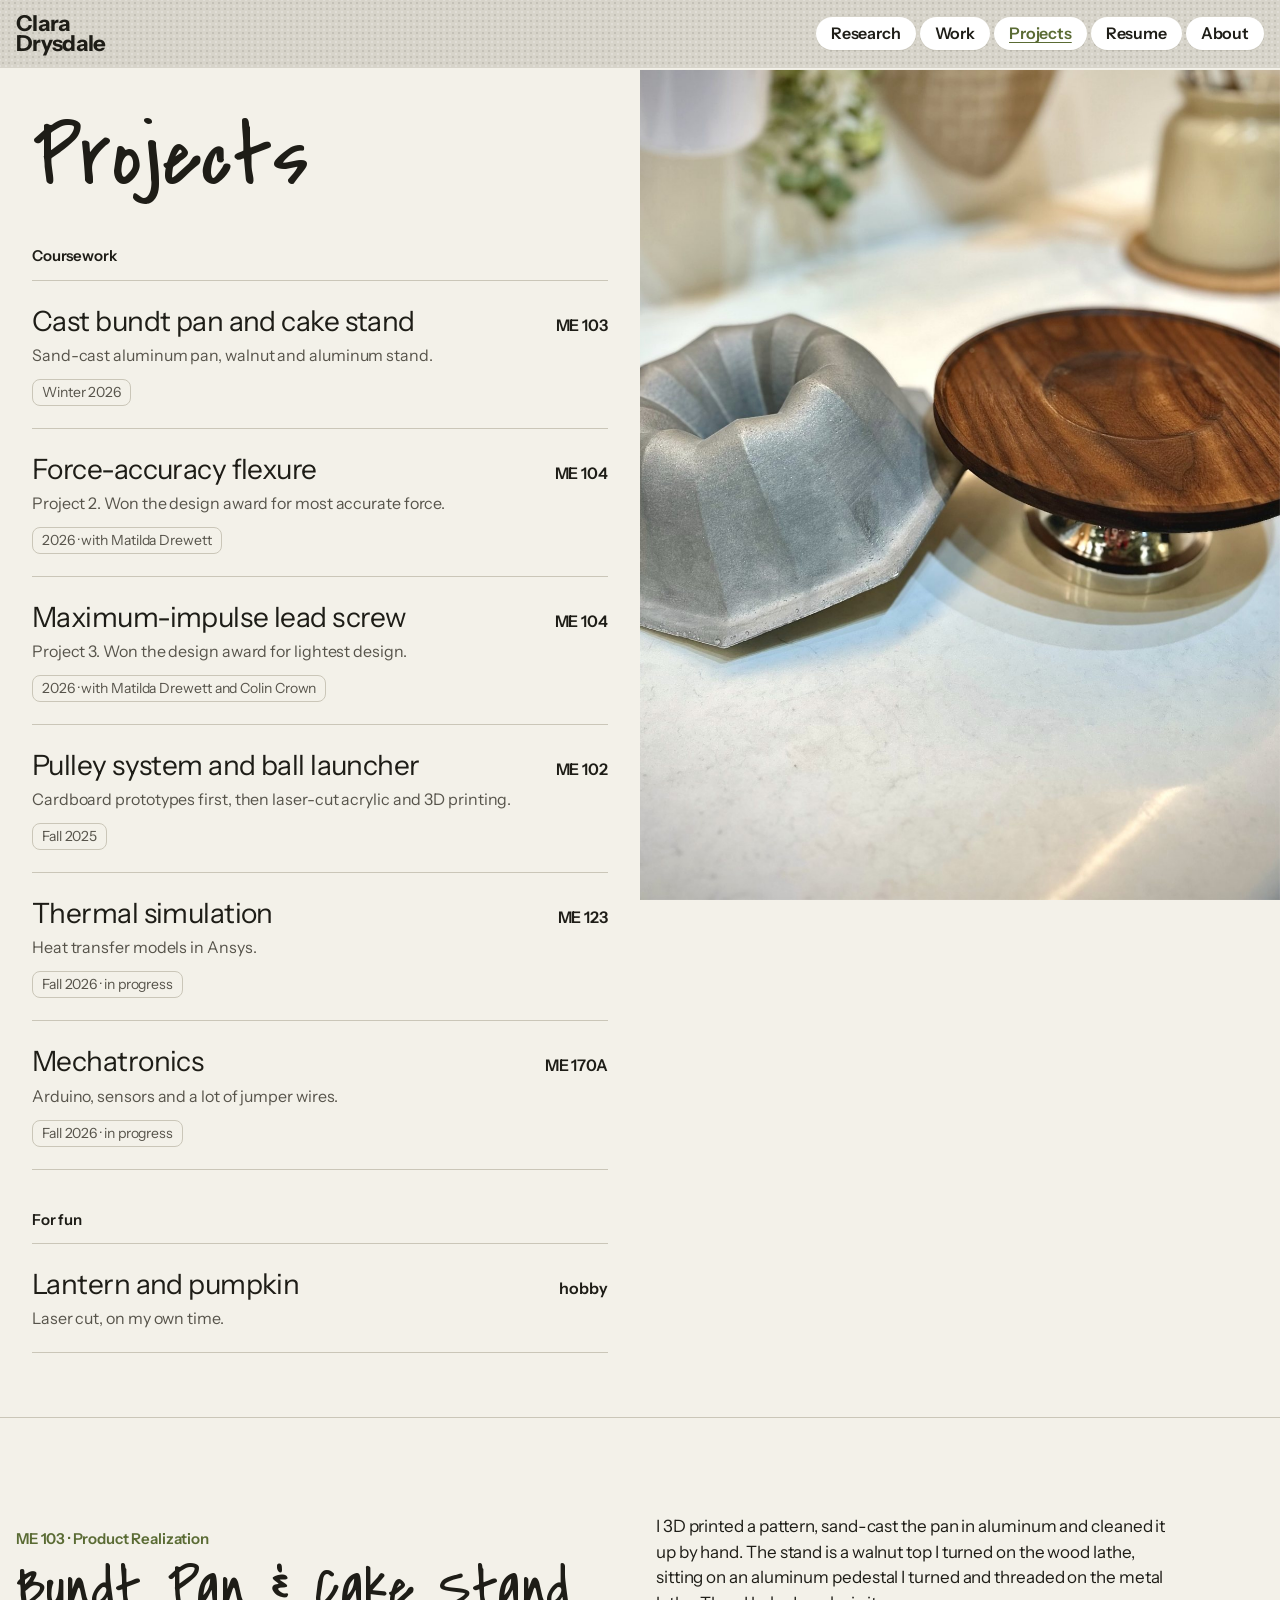
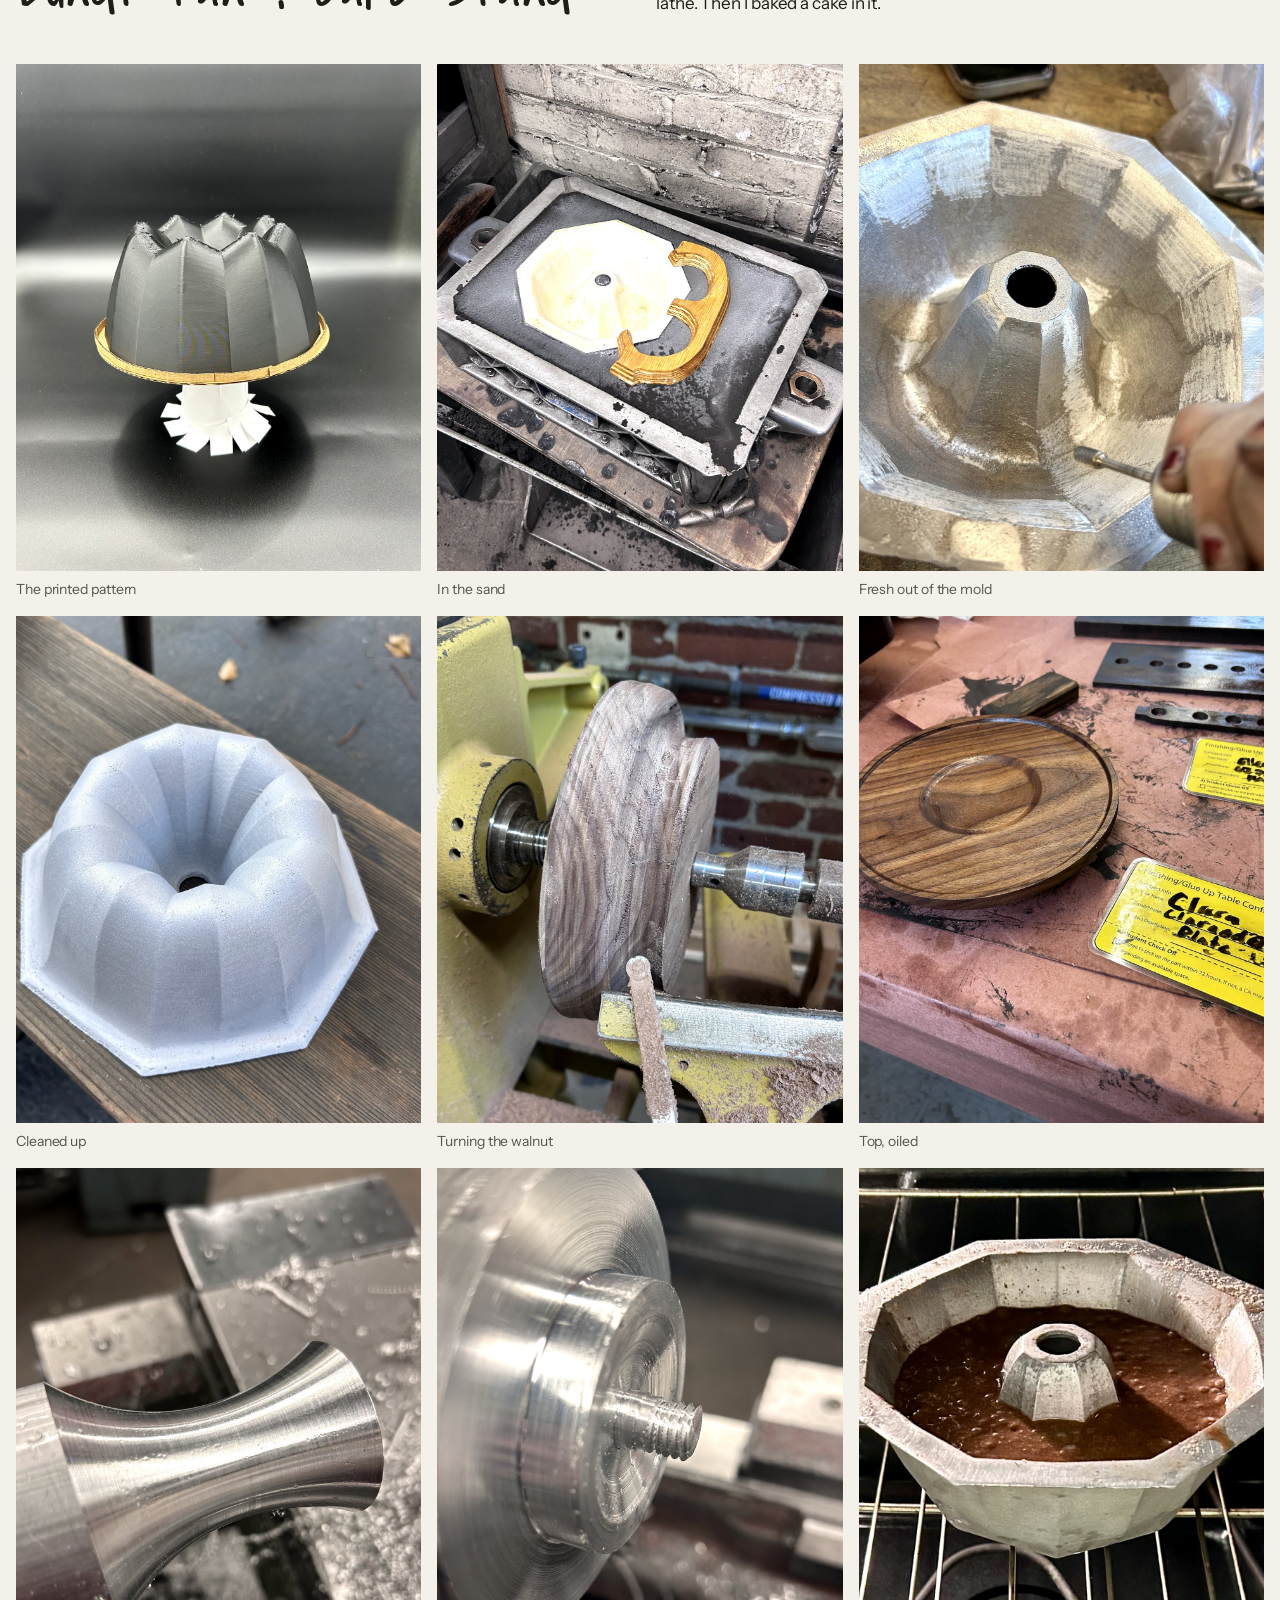
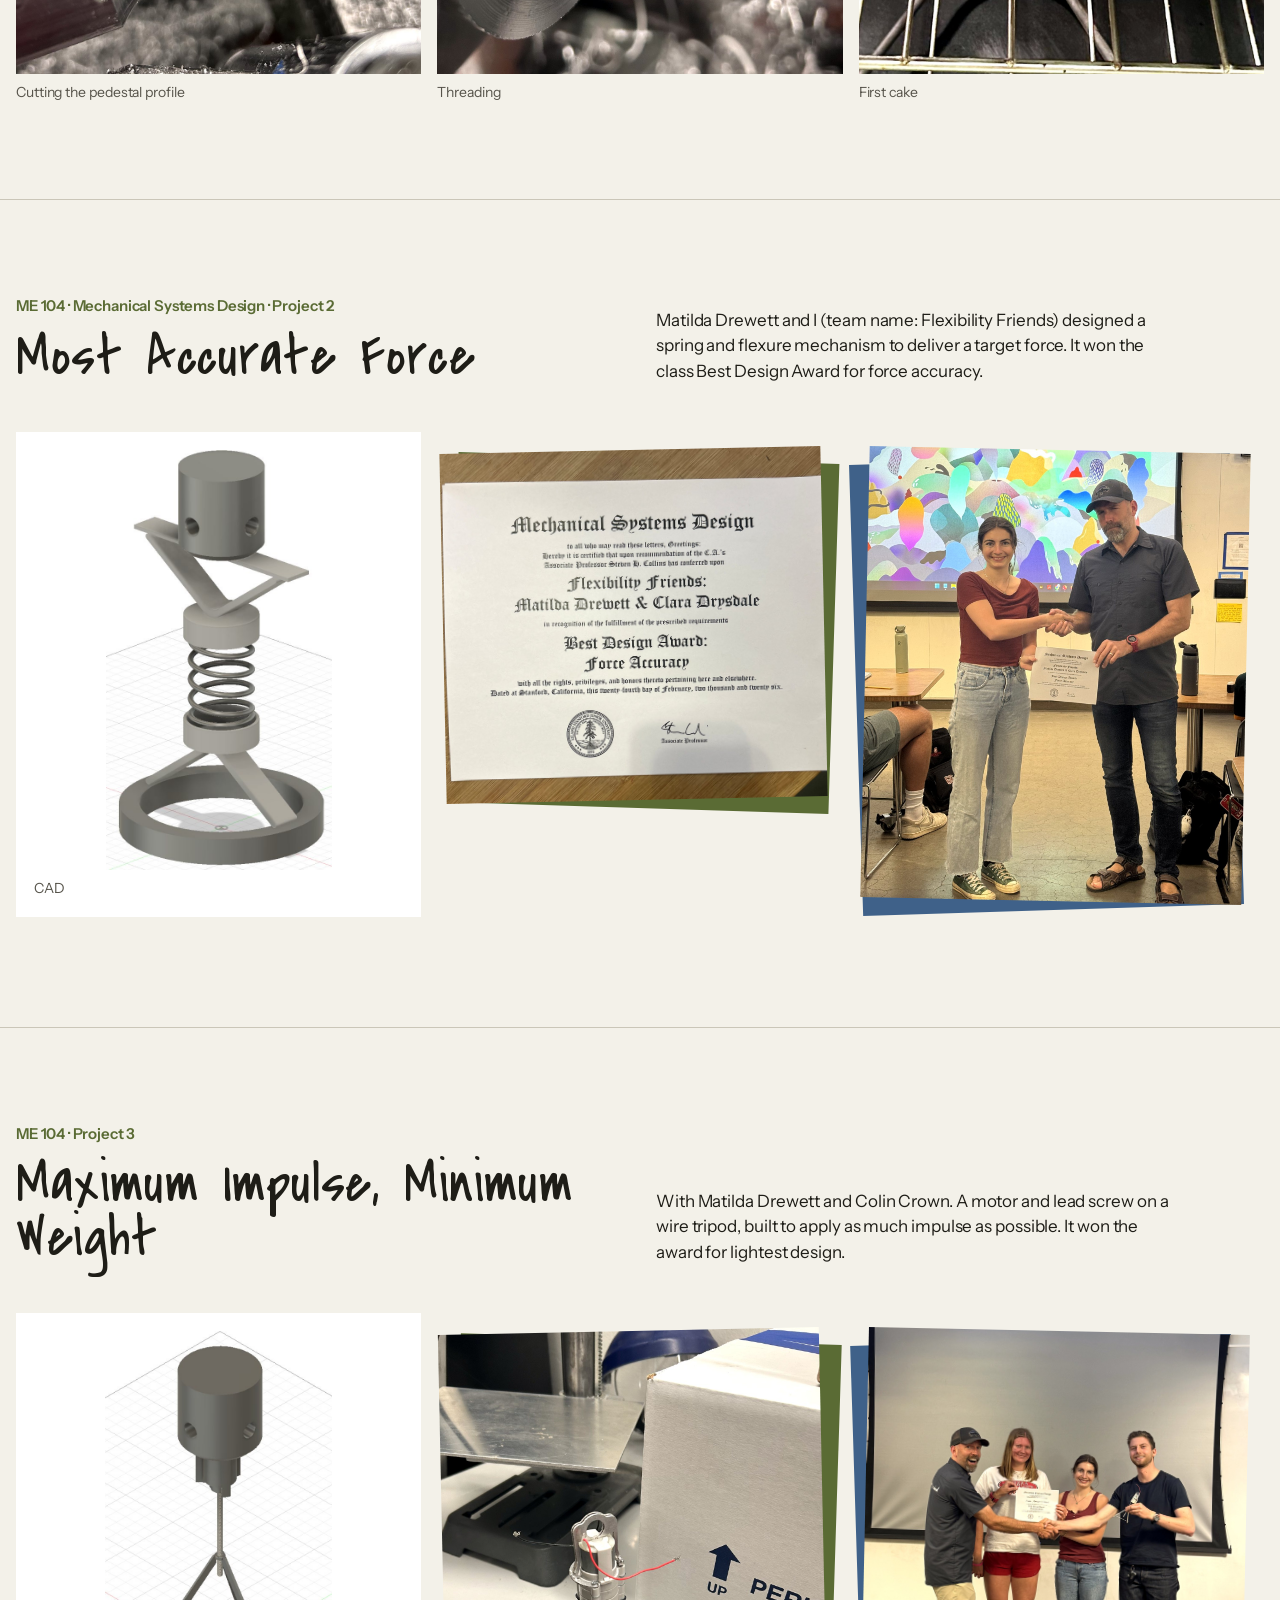
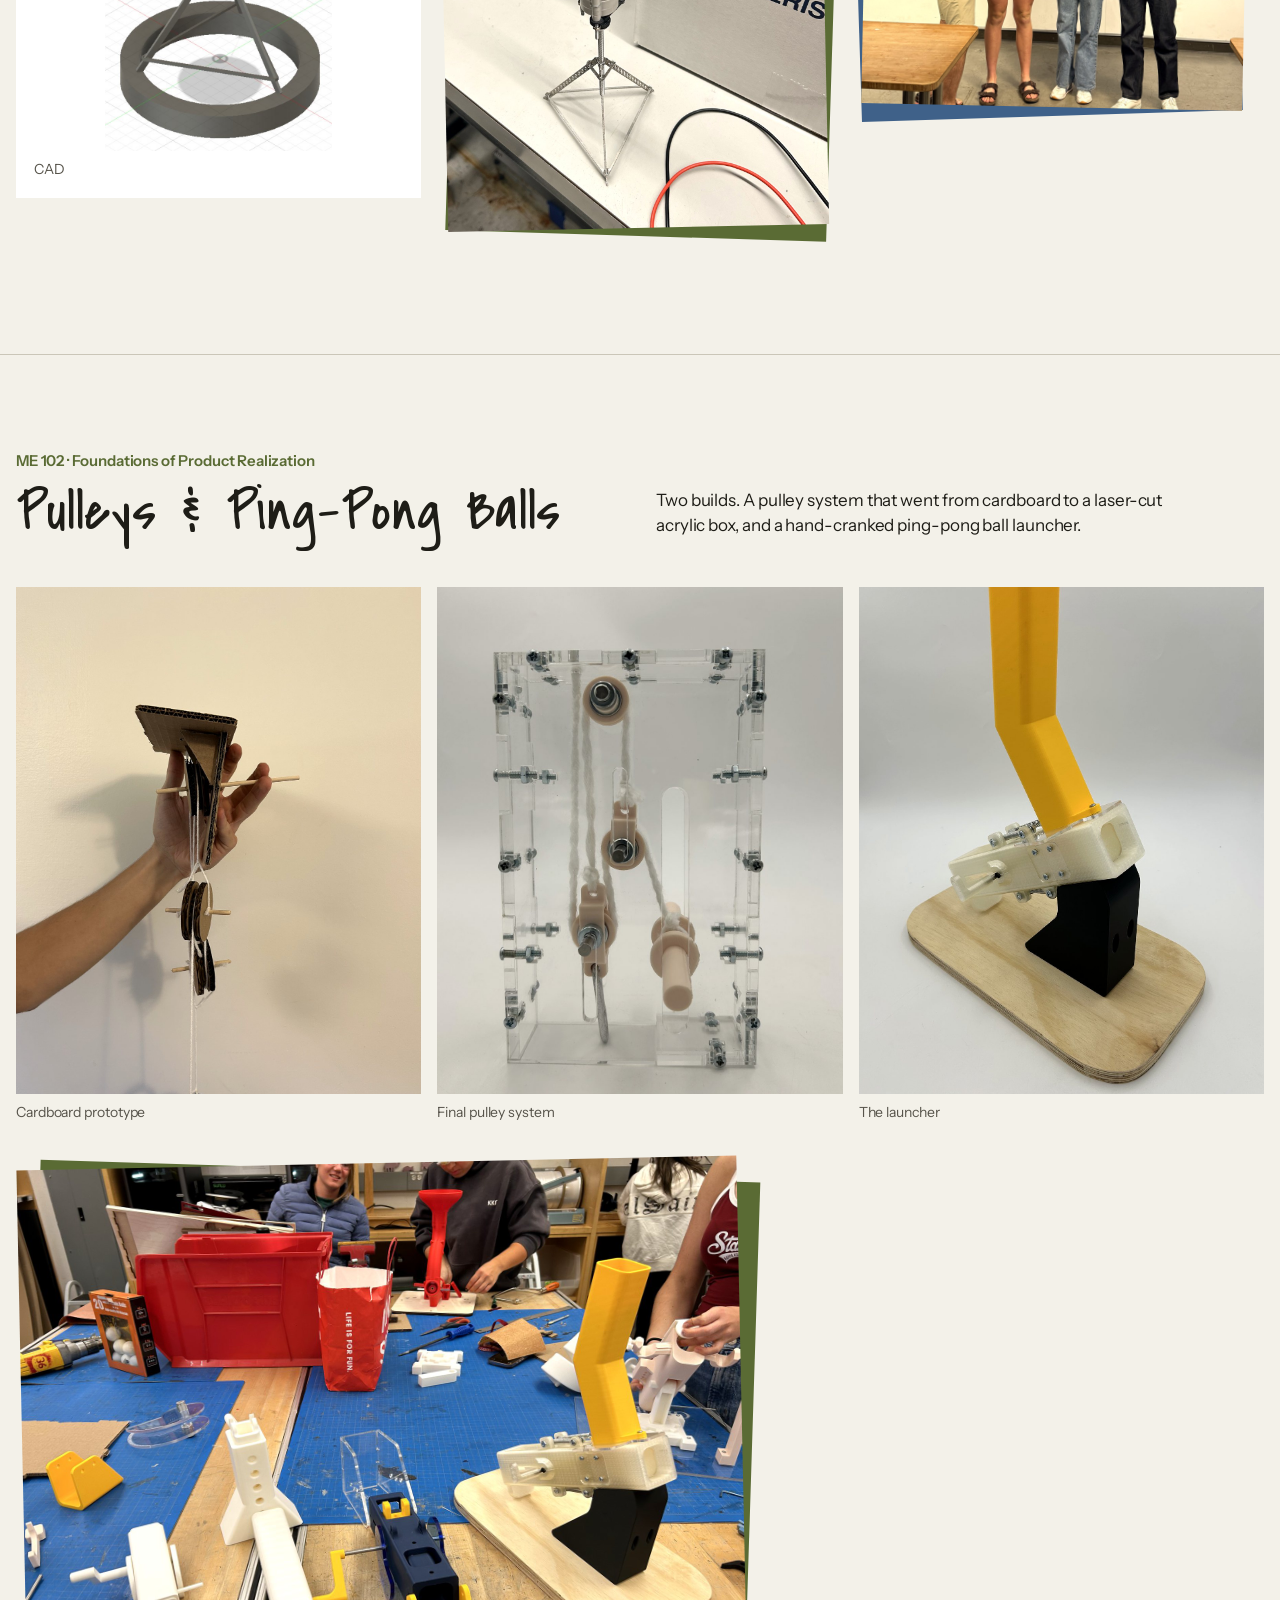
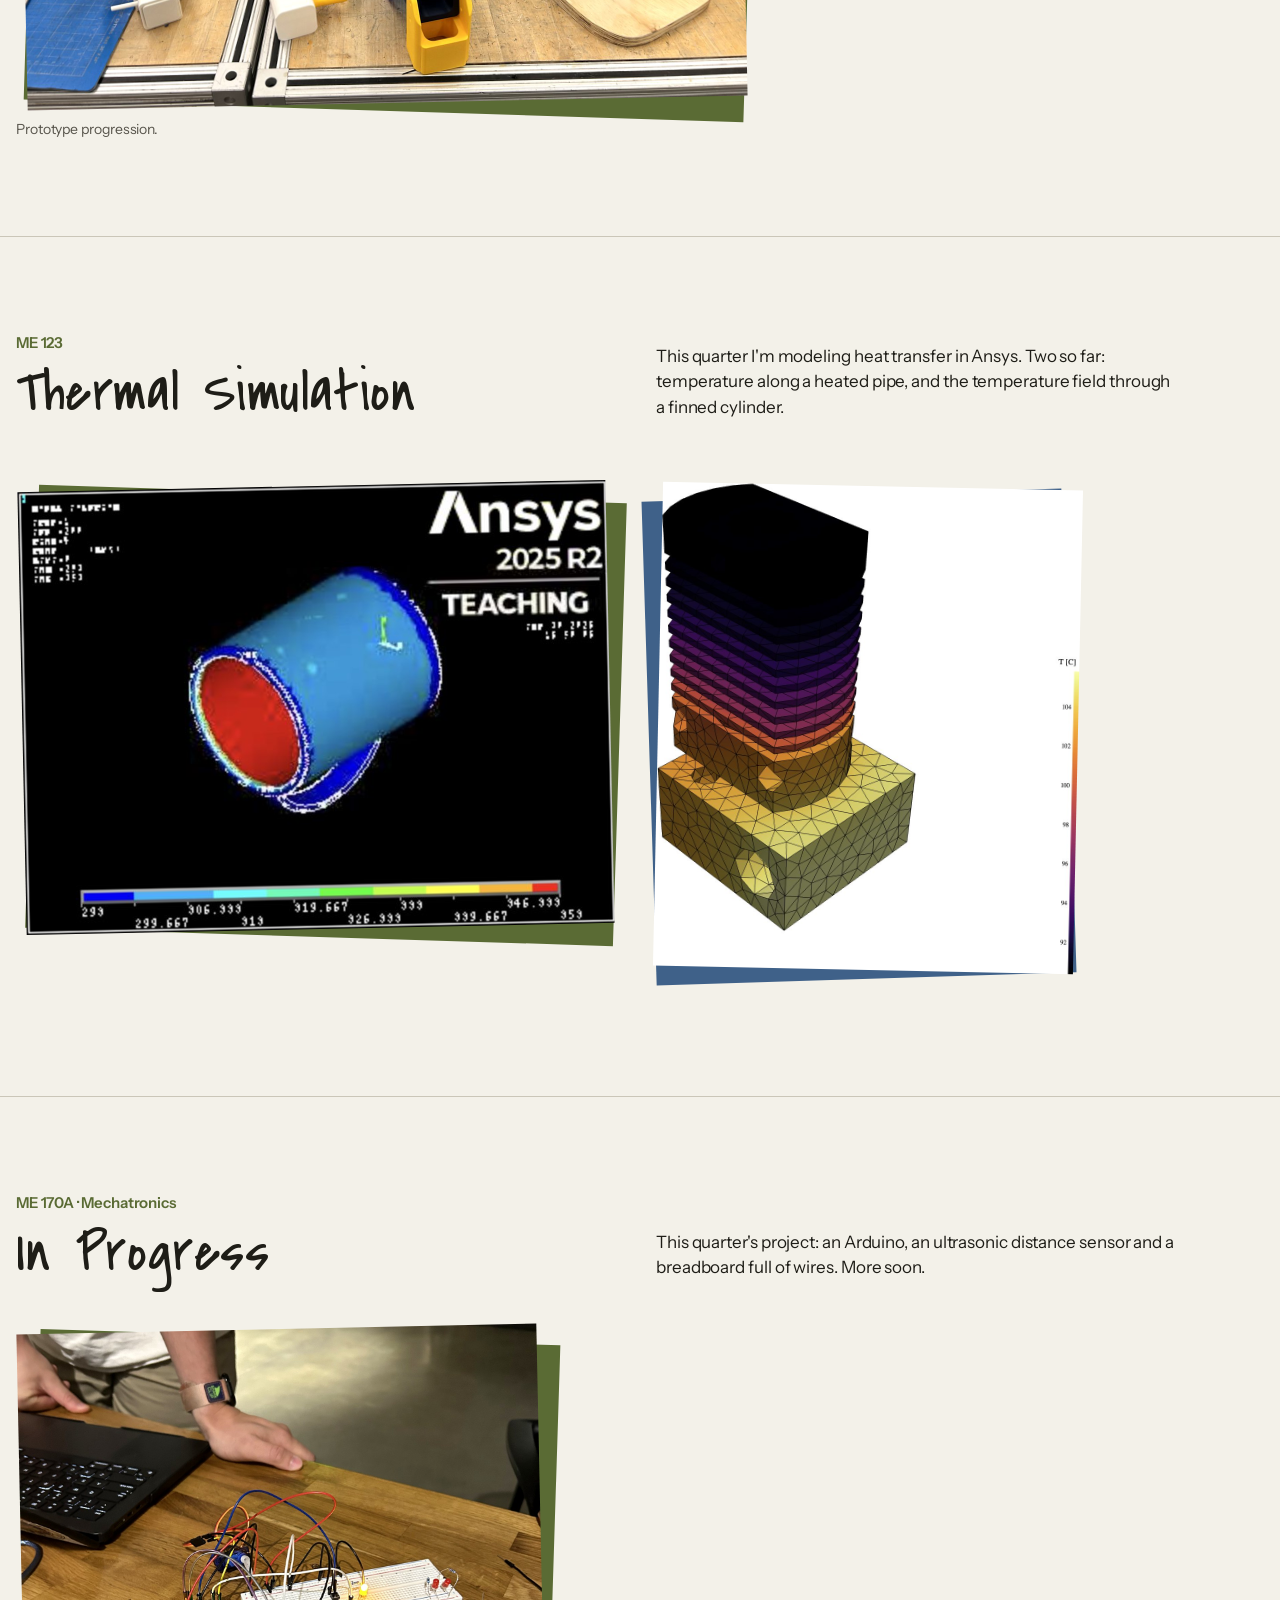
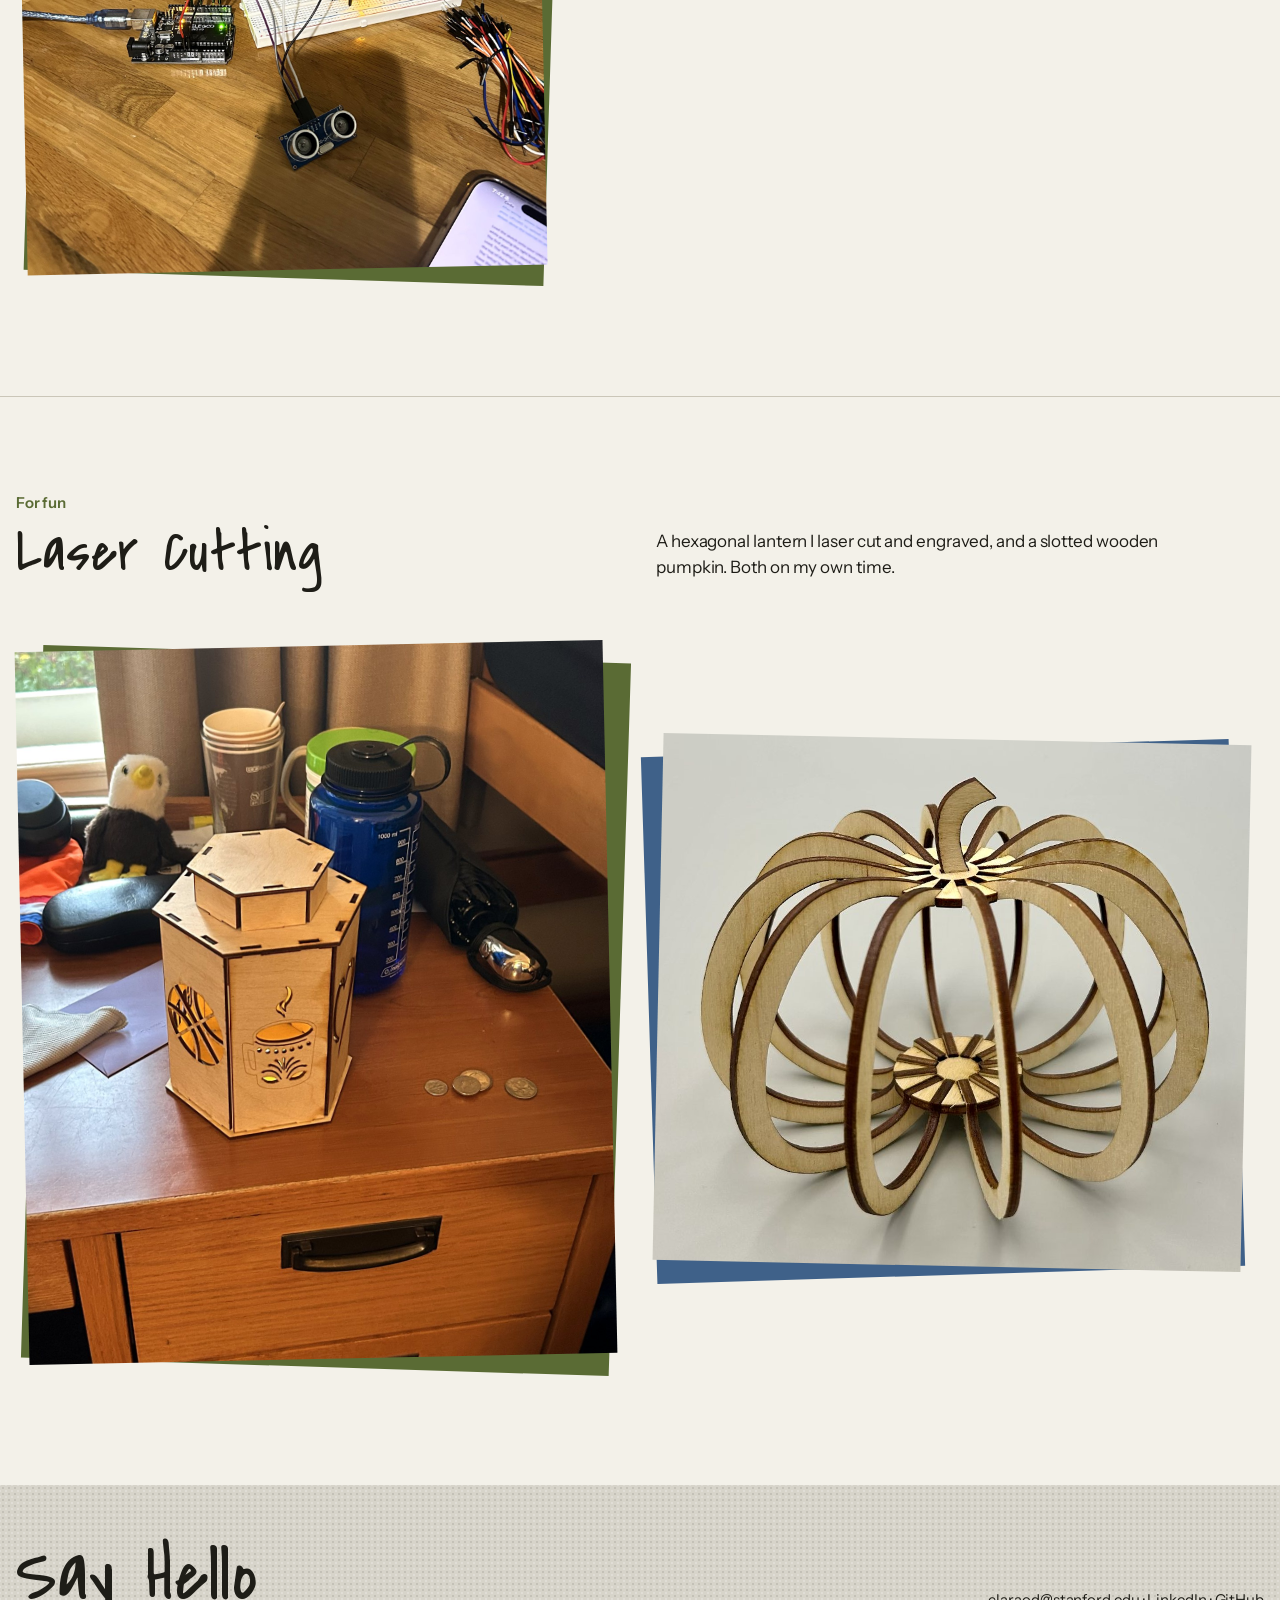
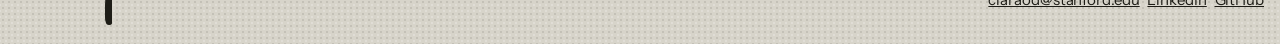
==== commit 05bddcbb: "Add laser-cut pumpkin to hobby section Co-Authored-By: Claude Opus 5.5 <noreply@anthropic.com>" ====
--- a/projects.html
+++ b/projects.html
@@ -64,8 +64,8 @@
     <div class="group">
       <p class="label">For fun</p>
       <a class="entry" href="#lantern">
-        <div class="row"><h3>Wooden lantern</h3><span class="val">hobby</span></div>
-        <p>Laser-cut and engraved.</p>
+        <div class="row"><h3>Lantern and pumpkin</h3><span class="val">hobby</span></div>
+        <p>Laser cut, on my own time.</p>
       </a>
     </div>
   </div>
@@ -182,11 +182,14 @@
     <div class="head">
       <div>
         <p class="label">For fun</p>
-        <h2 class="hand subtitle">Lantern</h2>
-      </div>
-      <p>A hexagonal lantern I laser cut and engraved on my own time.</p>
-    </div>
-    <figure class="tilt r" style="max-width:520px"><img src="img/lantern.jpg" loading="lazy" width="1320" height="1600" alt="Laser-cut wooden hexagonal lantern with an engraved design, on a desk."></figure>
+        <h2 class="hand subtitle">Laser Cutting</h2>
+      </div>
+      <p>A hexagonal lantern I laser cut and engraved, and a slotted wooden pumpkin. Both on my own time.</p>
+    </div>
+    <div class="pair" style="align-items:center">
+      <figure class="tilt"><img src="img/lantern.jpg" loading="lazy" width="1320" height="1600" alt="Laser-cut wooden hexagonal lantern with an engraved design, on a desk."></figure>
+      <figure class="tilt r"><img src="img/pumpkin.jpg" loading="lazy" width="899" height="806" alt="A pumpkin made of laser-cut wooden ribs slotted into two hubs, with a curved stem."></figure>
+    </div>
   </div>
 </section>
 
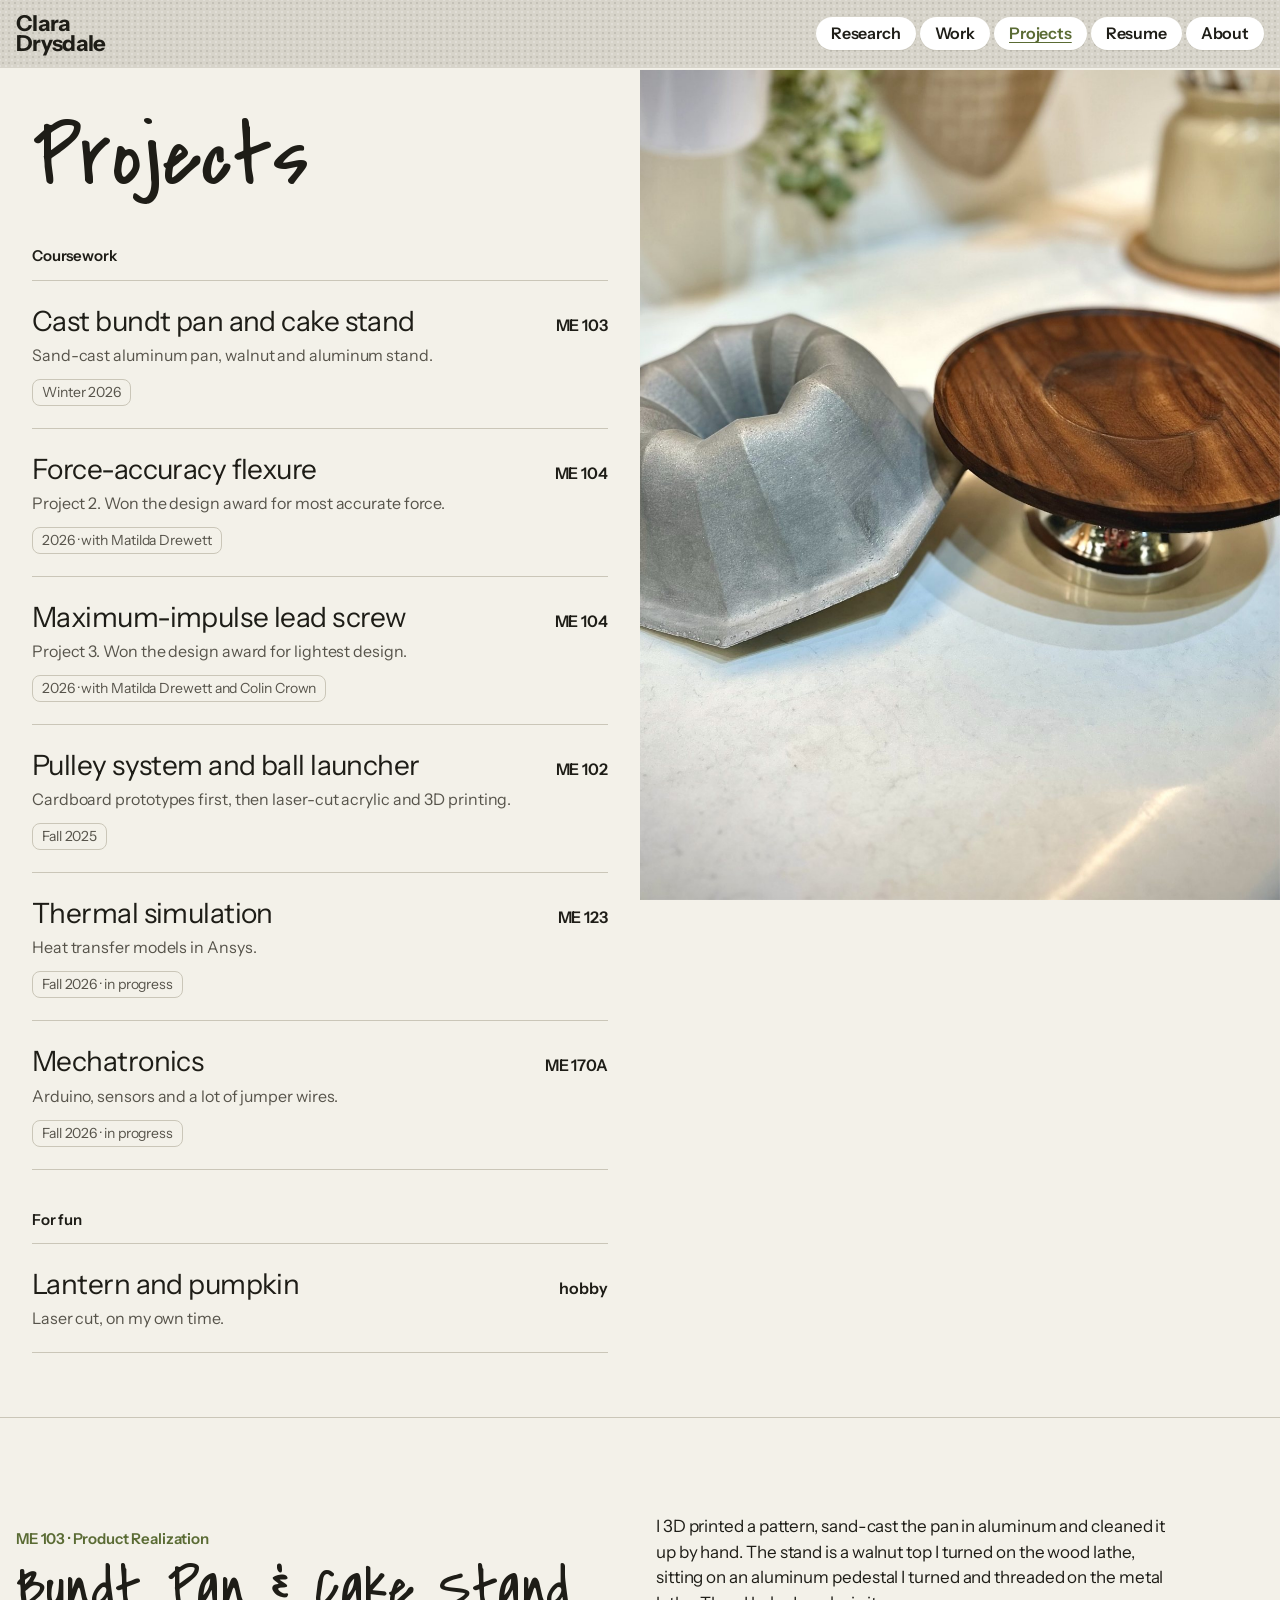
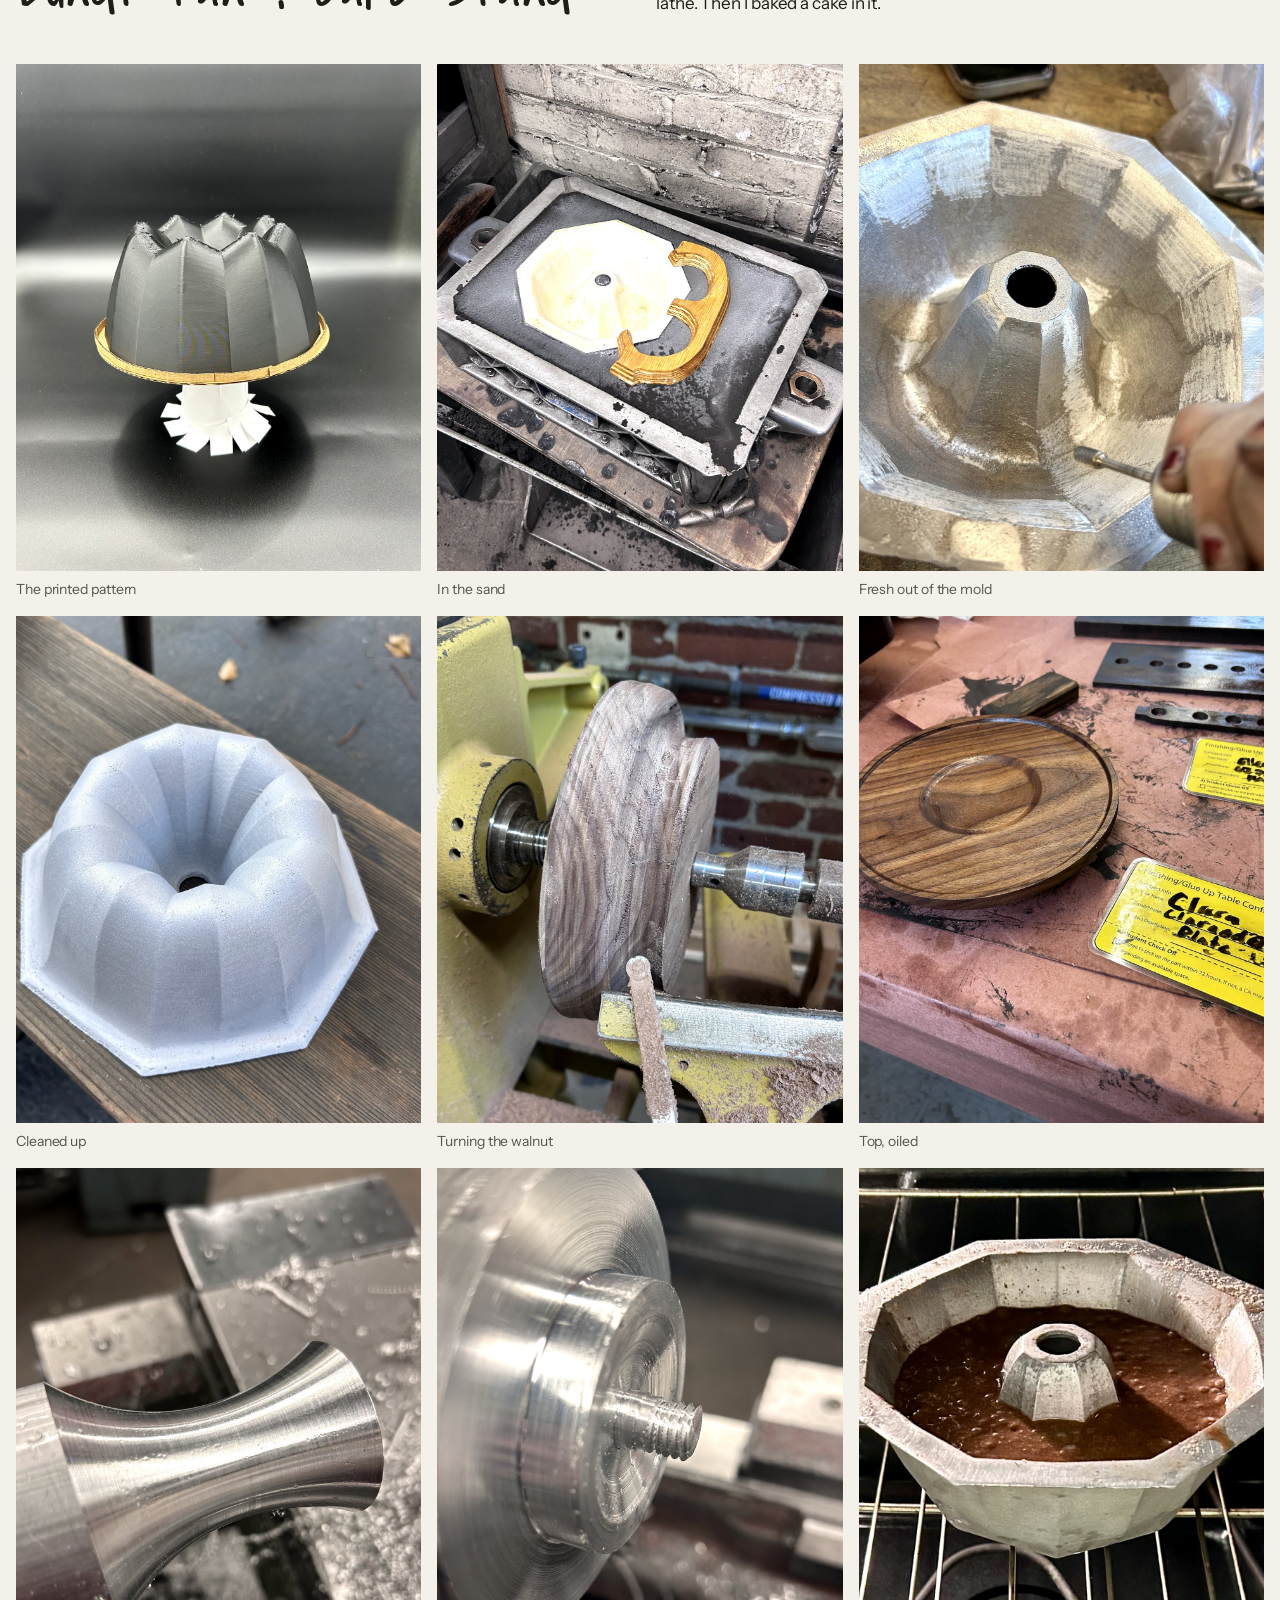
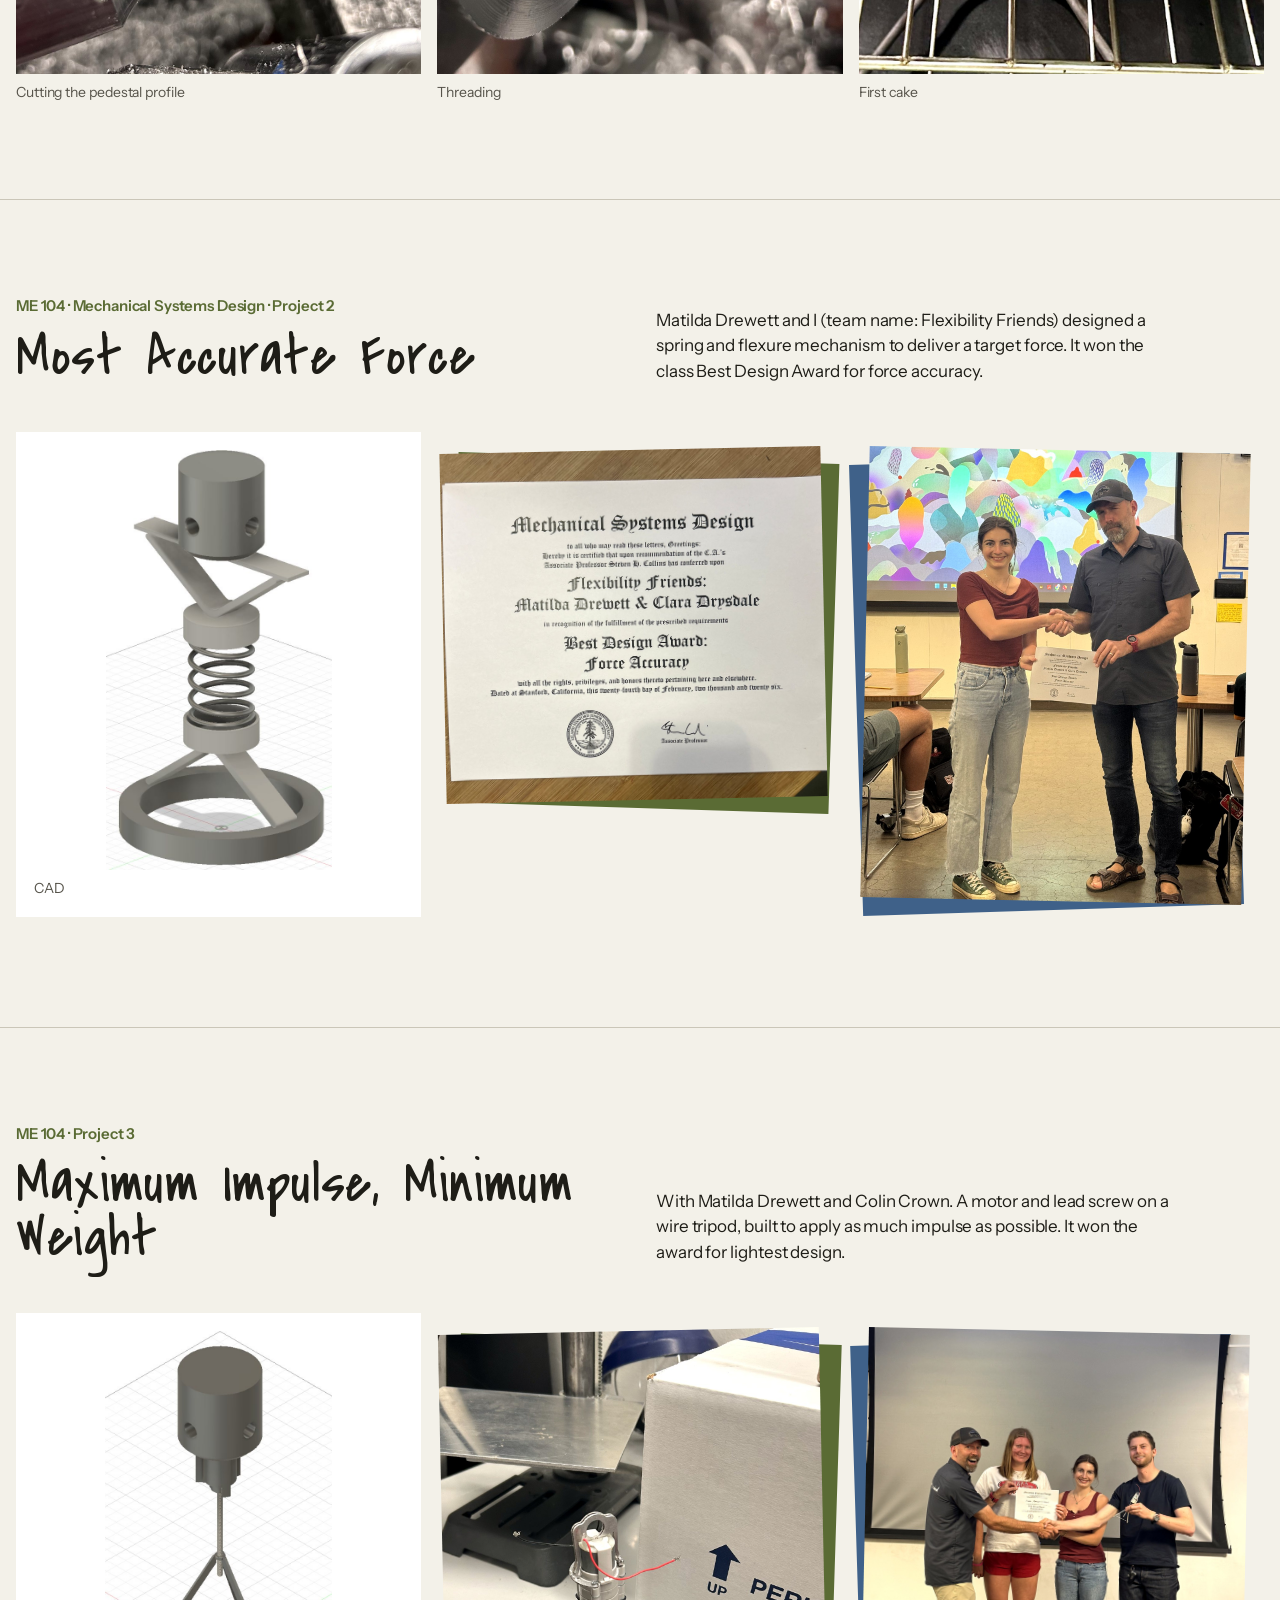
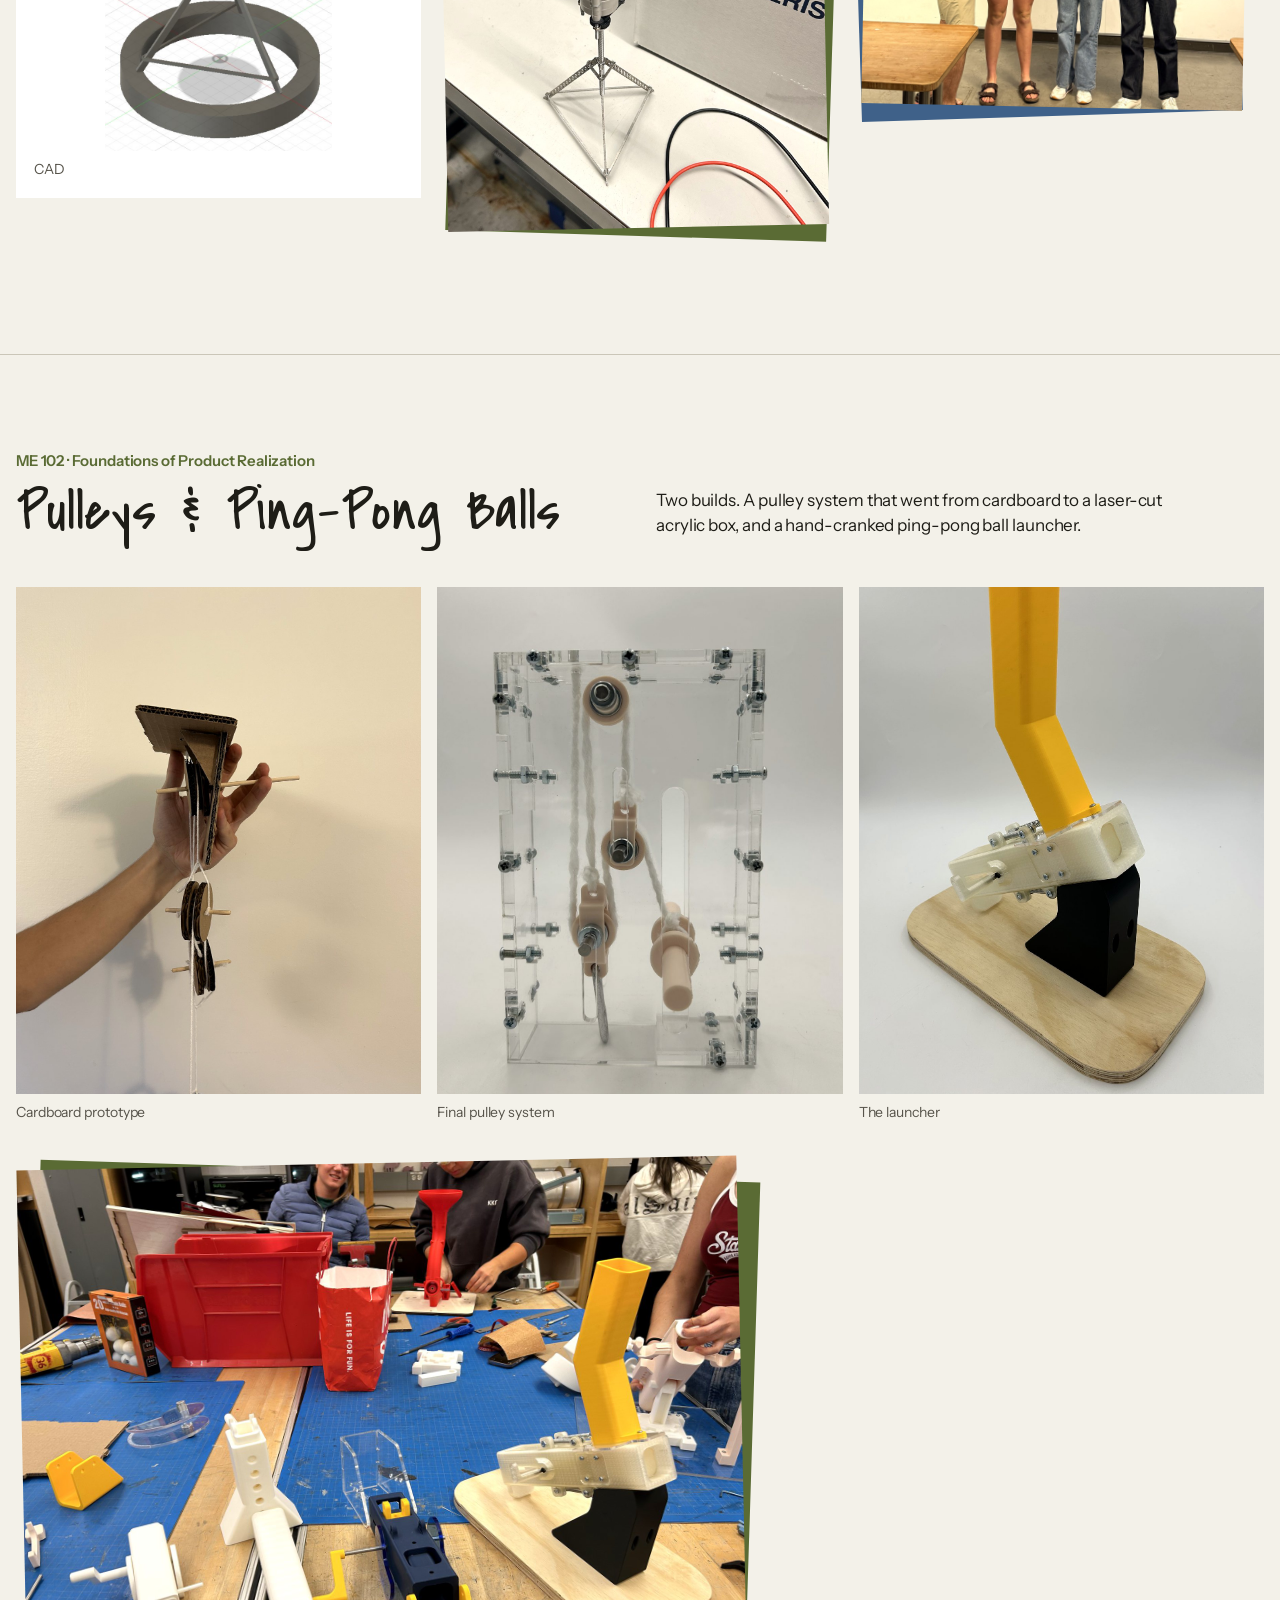
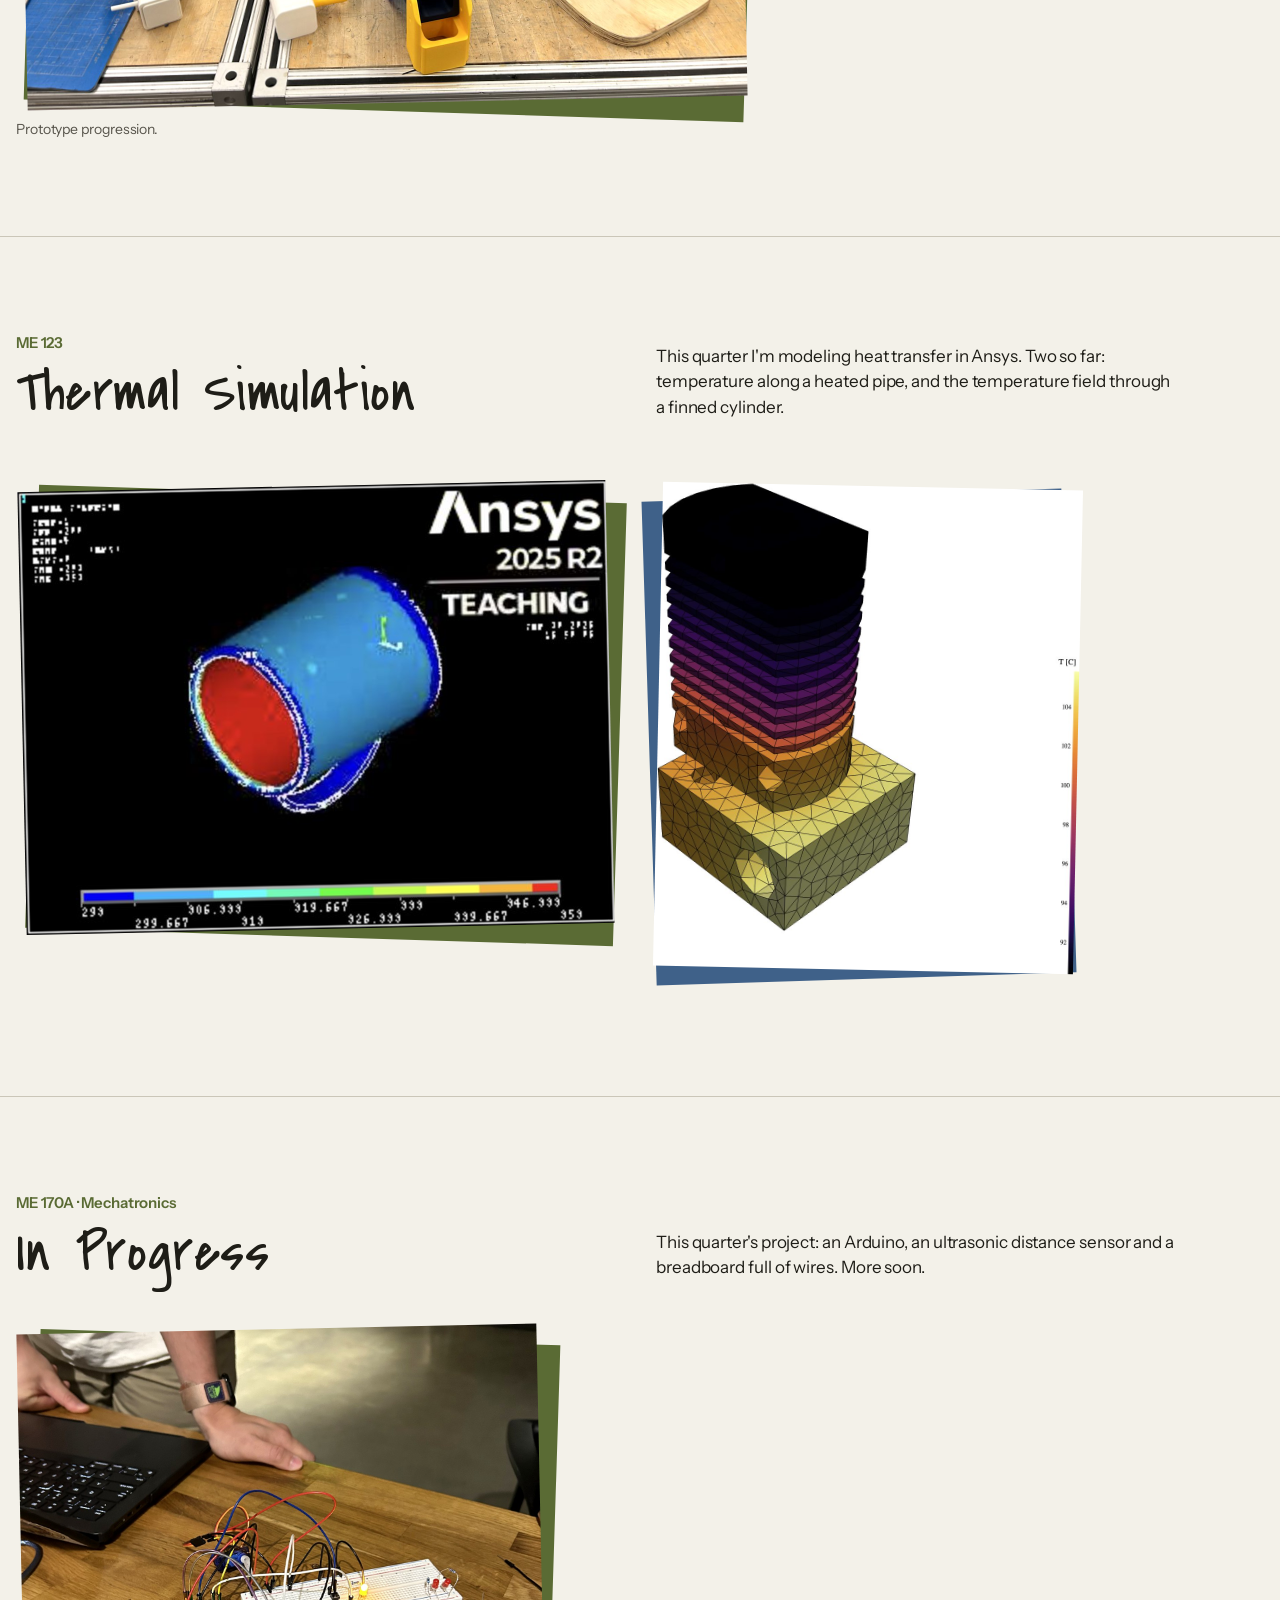
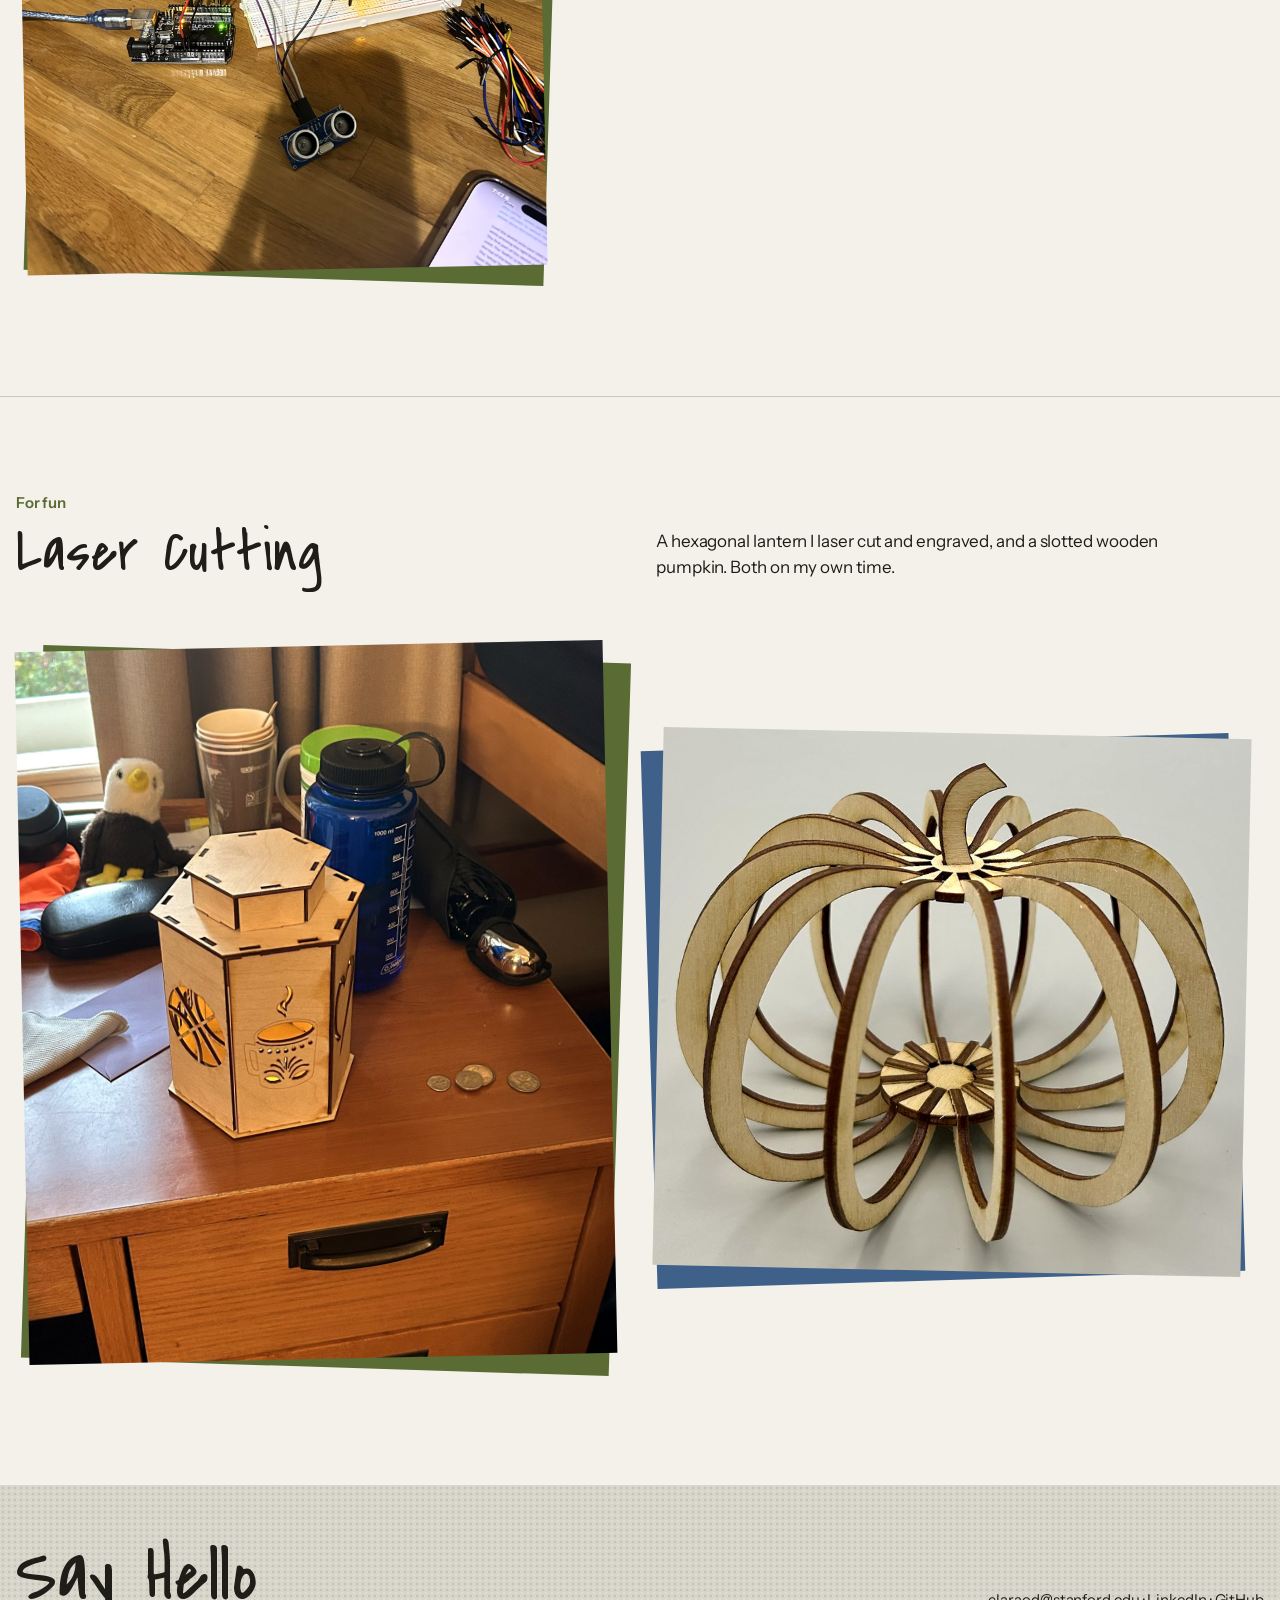
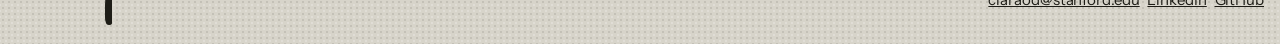
==== commit f748e051: "Straighten lantern and pumpkin photos Co-Authored-By: Claude Opus 5.5 <noreply@anthropic.com>" ====
--- a/projects.html
+++ b/projects.html
@@ -188,7 +188,7 @@
     </div>
     <div class="pair" style="align-items:center">
       <figure class="tilt"><img src="img/lantern.jpg" loading="lazy" width="1320" height="1600" alt="Laser-cut wooden hexagonal lantern with an engraved design, on a desk."></figure>
-      <figure class="tilt r"><img src="img/pumpkin.jpg" loading="lazy" width="899" height="806" alt="A pumpkin made of laser-cut wooden ribs slotted into two hubs, with a curved stem."></figure>
+      <figure class="tilt r"><img src="img/pumpkin.jpg" loading="lazy" width="831" height="761" alt="A pumpkin made of laser-cut wooden ribs slotted into two hubs, with a curved stem."></figure>
     </div>
   </div>
 </section>
